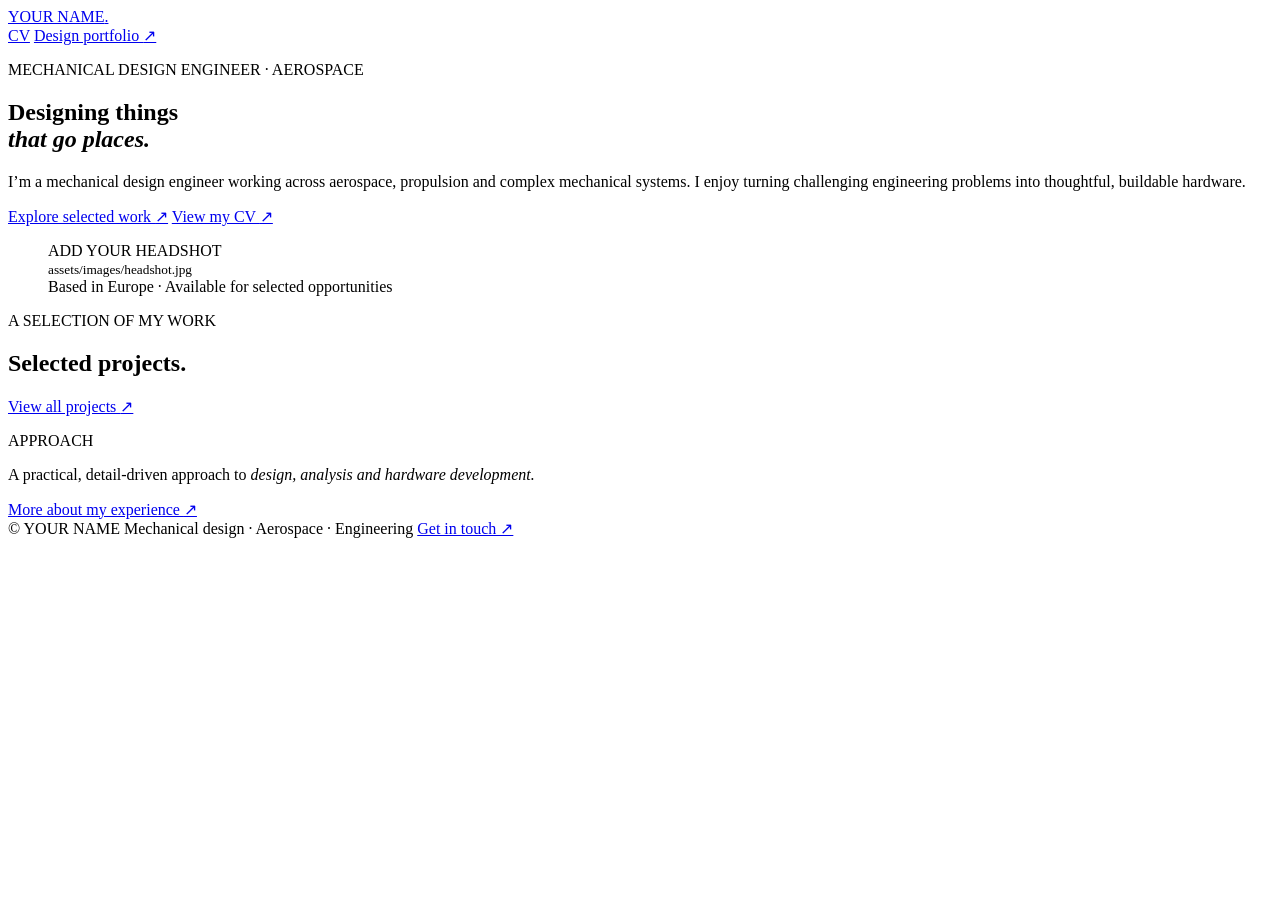
==== index.html @ 078026ac "Add files via upload" ====
<!doctype html>
<html lang="en">
<head>
  <meta charset="utf-8">
  <meta name="viewport" content="width=device-width, initial-scale=1">
  <meta name="description" content="Mechanical design engineering portfolio">
  <title>Your Name — Design Engineer</title>
  <link rel="stylesheet" href="assets/css/style.css">
</head>
<body>
  <header class="site-header">
    <a class="wordmark" href="index.html">YOUR NAME<span>.</span></a>
    <nav class="main-nav" aria-label="Main navigation">
      <a href="cv.html">CV</a>
      <a href="portfolio.html">Design portfolio <span class="nav-arrow">↗</span></a>
    </nav>
  </header>

  <main>
    <section class="intro-wrap">
      <div class="intro-copy">
        <p class="eyebrow">MECHANICAL DESIGN ENGINEER <span>·</span> AEROSPACE</p>
        <h1>Designing things<br><em>that go places.</em></h1>
        <p class="intro-text">I’m a mechanical design engineer working across aerospace, propulsion and complex mechanical systems. I enjoy turning challenging engineering problems into thoughtful, buildable hardware.</p>
        <div class="intro-links">
          <a class="text-link" href="portfolio.html">Explore selected work <span>↗</span></a>
          <a class="text-link muted-link" href="cv.html">View my CV <span>↗</span></a>
        </div>
      </div>
      <figure class="portrait-frame">
        <img src="assets/images/headshot.jpg" alt="Portrait of Your Name" onerror="this.style.display='none'; this.parentElement.classList.add('image-placeholder'); this.parentElement.querySelector('.placeholder-label').style.display='block';">
        <span class="placeholder-label">ADD YOUR HEADSHOT<br><small>assets/images/headshot.jpg</small></span>
        <figcaption>Based in Europe · Available for selected opportunities</figcaption>
      </figure>
    </section>

    <section class="home-work">
      <div class="section-heading">
        <div>
          <p class="eyebrow">A SELECTION OF MY WORK</p>
          <h2>Selected projects<span class="period">.</span></h2>
        </div>
        <a class="text-link" href="portfolio.html">View all projects <span>↗</span></a>
      </div>
      <div id="featured-projects" class="featured-grid"></div>
    </section>

    <section class="about-strip">
      <p class="eyebrow">APPROACH</p>
      <p class="about-statement">A practical, detail-driven approach to <em>design, analysis and hardware development.</em></p>
      <a class="text-link" href="cv.html">More about my experience <span>↗</span></a>
    </section>
  </main>

  <footer class="site-footer">
    <span>© <span id="year"></span> YOUR NAME</span>
    <span>Mechanical design · Aerospace · Engineering</span>
    <a href="mailto:your.email@example.com">Get in touch ↗</a>
  </footer>
  <script src="assets/js/projects.js"></script>
  <script src="assets/js/site.js"></script>
</body>
</html>
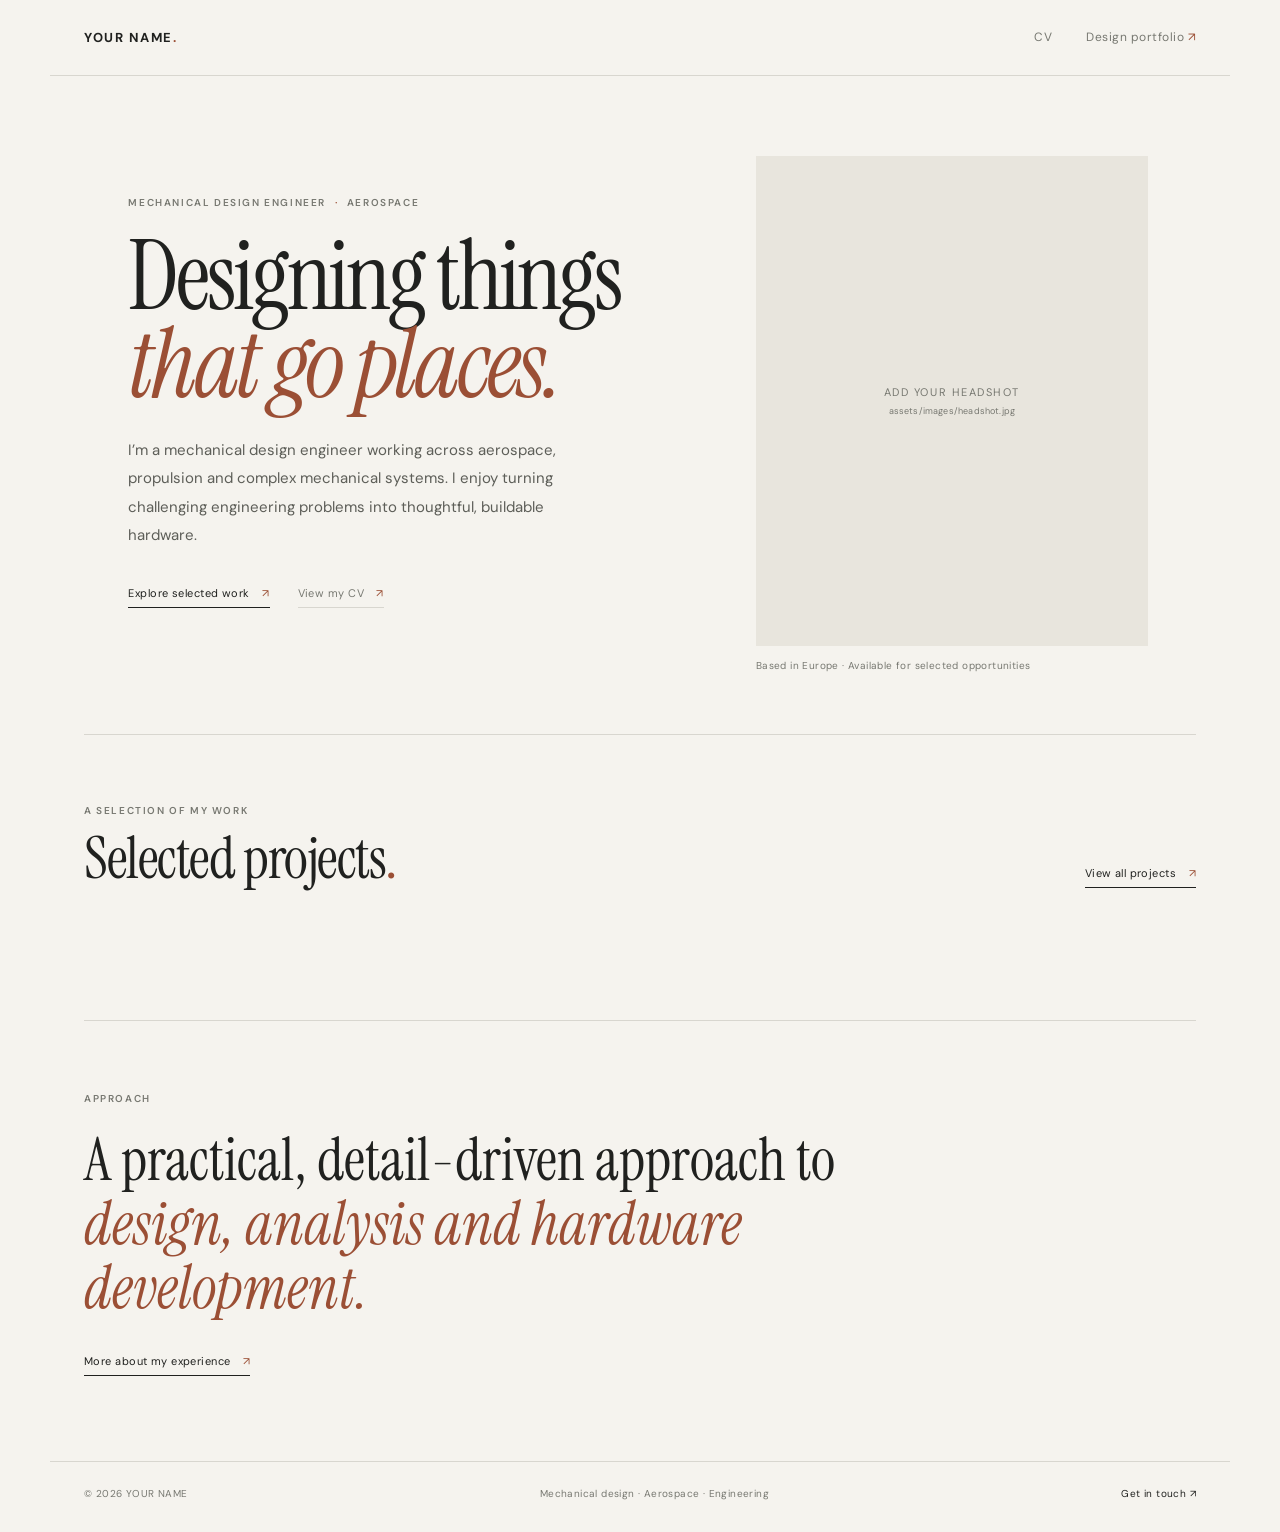
==== commit ae6f890d: "Update index.html" ====
--- a/index.html
+++ b/index.html
@@ -28,7 +28,7 @@
         </div>
       </div>
       <figure class="portrait-frame">
-        <img src="assets/images/headshot.jpg" alt="Portrait of Your Name" onerror="this.style.display='none'; this.parentElement.classList.add('image-placeholder'); this.parentElement.querySelector('.placeholder-label').style.display='block';">
+        <img src="assets/images/aaron_headshot.jpg" alt="Portrait of Your Name" onerror="this.style.display='none'; this.parentElement.classList.add('image-placeholder'); this.parentElement.querySelector('.placeholder-label').style.display='block';">
         <span class="placeholder-label">ADD YOUR HEADSHOT<br><small>assets/images/headshot.jpg</small></span>
         <figcaption>Based in Europe · Available for selected opportunities</figcaption>
       </figure>
--- a/assets/css/style.css
+++ b/assets/css/style.css
@@ -0,0 +1,144 @@
+@import url('https://fonts.googleapis.com/css2?family=DM+Sans:wght@400;500;600;700&family=Instrument+Serif:ital@0;1&display=swap');
+
+:root {
+  --paper: #f5f3ee;
+  --ink: #20211f;
+  --muted: #777871;
+  --line: #d8d6cf;
+  --accent: #9b4f35;
+  --serif: "Instrument Serif", "Iowan Old Style", "Baskerville", Georgia, serif;
+  --sans: "DM Sans", Arial, sans-serif;
+  --page: 1180px;
+}
+* { box-sizing: border-box; }
+html { scroll-behavior: smooth; }
+body { margin: 0; background: var(--paper); color: var(--ink); font-family: var(--sans); font-size: 14px; line-height: 1.65; }
+a { color: inherit; text-decoration: none; }
+.site-header { max-width: var(--page); margin: 0 auto; padding: 27px 34px; display: flex; align-items: center; justify-content: space-between; border-bottom: 1px solid var(--line); }
+.wordmark { font-size: 13px; letter-spacing: .12em; font-weight: 700; }
+.wordmark span, .period { color: var(--accent); }
+.main-nav { display: flex; gap: 34px; font-size: 12px; letter-spacing: .04em; }
+.main-nav a { color: var(--muted); transition: color .2s; }
+.main-nav a:hover, .main-nav a.active { color: var(--ink); }
+.nav-arrow { color: var(--accent); }
+main { max-width: var(--page); margin: 0 auto; padding: 0 34px; }
+.intro-wrap { min-height: 610px; display: grid; grid-template-columns: 1.15fr .85fr; align-items: center; gap: 9%; padding: 80px 4% 88px; }
+.eyebrow { font-size: 10px; letter-spacing: .16em; font-weight: 600; color: var(--muted); margin: 0 0 22px; }
+.eyebrow span { color: var(--accent); padding: 0 5px; }
+h1, h2, h3, p { margin-top: 0; }
+h1 { font-family: var(--serif); font-size: clamp(58px, 7.5vw, 100px); line-height: .91; letter-spacing: -.035em; font-weight: 400; margin: 0 0 28px; }
+h1 em, h2 em, .about-statement em { color: var(--accent); font-weight: 400; }
+.intro-text { color: #5d5e58; max-width: 470px; font-size: 15px; line-height: 1.9; }
+.intro-links { display: flex; gap: 28px; margin-top: 34px; flex-wrap: wrap; }
+.text-link { display: inline-block; font-size: 11px; letter-spacing: .04em; border-bottom: 1px solid var(--ink); padding-bottom: 5px; }
+.text-link span { color: var(--accent); padding-left: 9px; }
+.muted-link { color: var(--muted); border-color: var(--line); }
+.portrait-frame { margin: 0; position: relative; background: #e5e2da; min-height: 380px; aspect-ratio: 4 / 5; max-height: 490px; }
+.portrait-frame img { width: 100%; height: 100%; position: absolute; inset: 0; object-fit: cover; }
+.portrait-frame figcaption { position: absolute; bottom: -28px; left: 0; color: var(--muted); font-size: 10px; letter-spacing: .04em; }
+.image-placeholder { display: grid; place-items: center; background: #e8e5dd; }
+.placeholder-label { display: none; text-align: center; color: #777871; font-size: 11px; letter-spacing: .14em; }
+.placeholder-label small { font-size: 9px; letter-spacing: .02em; }
+.home-work { padding: 68px 0 100px; border-top: 1px solid var(--line); }
+.section-heading { display: flex; align-items: end; justify-content: space-between; margin-bottom: 32px; }
+.section-heading .eyebrow { margin-bottom: 10px; }
+h2 { font-family: var(--serif); font-size: clamp(38px, 5vw, 58px); line-height: 1; font-weight: 400; letter-spacing: -.025em; margin-bottom: 0; }
+.featured-grid { display: grid; grid-template-columns: 1.15fr .85fr; gap: 38px 26px; align-items: start; }
+.featured-card { display: block; min-width: 0; }
+.featured-1 { grid-row: span 2; }
+.featured-media { position: relative; background: #e7e4dc; aspect-ratio: 1.5; overflow: hidden; }
+.featured-1 .featured-media { aspect-ratio: .95; }
+.featured-media img { width: 100%; height: 100%; object-fit: cover; transition: transform .5s; }
+.featured-card:hover .featured-media img { transform: scale(1.025); }
+.card-meta { display: flex; justify-content: space-between; color: var(--muted); font-size: 9px; letter-spacing: .1em; text-transform: uppercase; margin-top: 14px; }
+.featured-card h3 { font-family: var(--serif); font-weight: 400; font-size: 27px; margin: 5px 0 0; }
+.about-strip { border-top: 1px solid var(--line); padding: 70px 0 85px; }
+.about-statement { font-family: var(--serif); font-size: clamp(36px, 5vw, 59px); line-height: 1.08; max-width: 850px; margin-bottom: 28px; }
+.site-footer { max-width: var(--page); margin: 0 auto; border-top: 1px solid var(--line); padding: 24px 34px 30px; display: flex; justify-content: space-between; gap: 18px; color: var(--muted); font-size: 10px; letter-spacing: .04em; }
+.site-footer a { color: var(--ink); }
+.page-main { padding-top: 80px; }
+.page-intro { max-width: 760px; padding: 0 4% 66px; }
+.page-intro h1 { font-size: clamp(62px, 8vw, 104px); }
+.page-lede { max-width: 470px; color: var(--muted); font-size: 14px; line-height: 1.85; margin: 25px 0 0; }
+.portfolio-toolbar { border-top: 1px solid var(--line); border-bottom: 1px solid var(--line); padding: 17px 0; display: flex; align-items: center; justify-content: space-between; gap: 20px; color: var(--muted); font-size: 9px; letter-spacing: .13em; }
+.filter-list { display: flex; flex-wrap: wrap; gap: 17px; }
+.filter-button { border: 0; padding: 3px 0; background: none; color: var(--muted); font: inherit; font-size: 10px; letter-spacing: .04em; cursor: pointer; }
+.filter-button.selected { color: var(--ink); border-bottom: 1px solid var(--accent); }
+.portfolio-list { padding-bottom: 80px; }
+.project-section { padding: 46px 0 55px; border-bottom: 1px solid var(--line); }
+.project-heading { display: grid; grid-template-columns: 120px 1fr auto; align-items: start; gap: 20px; margin-bottom: 24px; }
+.project-index, .project-category { color: var(--muted); font-size: 9px; letter-spacing: .12em; text-transform: uppercase; padding-top: 8px; }
+.project-heading h2 { font-size: clamp(30px, 4vw, 43px); margin: 0 0 8px; }
+.project-heading p { color: var(--muted); font-size: 12px; margin: 0; max-width: 570px; }
+.image-scrapbook { display: grid; grid-template-columns: repeat(12, 1fr); gap: 13px; align-items: start; }
+.scrap-image { grid-column: span 4; border: 0; padding: 0; position: relative; overflow: hidden; background: #e7e4dc; cursor: zoom-in; min-height: 150px; }
+.scrap-image:nth-child(4n + 1) { grid-column: span 6; }
+.scrap-image:nth-child(4n + 2) { grid-column: span 6; margin-top: 34px; }
+.scrap-image:nth-child(4n + 3) { grid-column: span 4; }
+.scrap-image:nth-child(4n + 4) { grid-column: span 8; }
+.scrap-image img { display: block; width: 100%; height: auto; max-height: 560px; object-fit: contain; transition: transform .45s; }
+.scrap-image:hover img { transform: scale(1.025); }
+.missing-image { min-height: 210px; width: 100%; background: #e7e4dc; }
+.missing-label { display: block; padding: 15px; color: var(--muted); font-size: 9px; letter-spacing: .12em; text-align: center; }
+.missing-label small { letter-spacing: 0; }
+.lightbox { display: none; position: fixed; z-index: 20; inset: 0; background: rgba(19,20,19,.96); color: white; align-items: center; justify-content: center; padding: 55px 8%; }
+.lightbox.open { display: flex; }
+.lightbox figure { margin: 0; max-width: 100%; max-height: 100%; text-align: center; }
+.lightbox figure img { display: block; max-width: 100%; max-height: calc(100vh - 115px); object-fit: contain; margin: auto; }
+.lightbox figcaption { color: #c4c4bd; font-size: 10px; letter-spacing: .08em; margin-top: 13px; }
+.lightbox button { position: absolute; background: none; border: 0; color: white; font-size: 30px; cursor: pointer; padding: 12px; }
+.lightbox-close { top: 16px; right: 24px; font-size: 38px !important; }
+.lightbox-prev { left: 20px; top: 50%; }
+.lightbox-next { right: 20px; top: 50%; }
+.no-scroll { overflow: hidden; }
+.cv-main { padding-bottom: 90px; }
+.cv-heading { padding-bottom: 75px; }
+.button-link { display: inline-block; margin-top: 28px; background: var(--ink); color: white; padding: 12px 17px; font-size: 10px; letter-spacing: .06em; }
+.cv-section { display: grid; grid-template-columns: 190px 1fr; gap: 30px; padding: 33px 0 43px; border-top: 1px solid var(--line); }
+.cv-section > .eyebrow { padding-top: 6px; }
+.cv-content { max-width: 780px; }
+.cv-content h2 { font-size: 34px; max-width: 650px; margin-bottom: 15px; }
+.cv-content p { color: var(--muted); font-size: 12px; line-height: 1.85; }
+.timeline { display: grid; gap: 27px; }
+.timeline-item { display: grid; grid-template-columns: 130px 1fr; gap: 20px; }
+.timeline-date { color: var(--muted); font-size: 9px; letter-spacing: .1em; padding-top: 5px; }
+.timeline-item h3, .skill-columns h3 { font-size: 15px; margin: 0 0 3px; font-weight: 600; }
+.timeline-item .company { margin-bottom: 8px; color: var(--accent); font-size: 10px; }
+.skill-columns { display: grid; grid-template-columns: 1fr 1fr; gap: 22px 35px; }
+.skill-columns p { margin: 6px 0 0; }
+
+@media (max-width: 700px) {
+  .site-header { padding: 20px 20px; }
+  .main-nav { gap: 17px; font-size: 10px; }
+  main { padding-left: 20px; padding-right: 20px; }
+  .intro-wrap { grid-template-columns: 1fr; gap: 42px; padding: 65px 2% 75px; }
+  .intro-copy { order: 1; }
+  .portrait-frame { order: 0; width: 65%; min-height: 260px; max-height: 360px; margin-left: auto; }
+  .section-heading { align-items: start; gap: 20px; flex-direction: column; }
+  .featured-grid { grid-template-columns: 1fr; gap: 30px; }
+  .featured-1 { grid-row: auto; }
+  .featured-1 .featured-media { aspect-ratio: 1.4; }
+  .page-main { padding-top: 55px; }
+  .page-intro { padding-left: 2%; padding-right: 2%; }
+  .portfolio-toolbar { align-items: flex-start; flex-direction: column; }
+  .filter-list { gap: 12px; }
+  .project-heading { grid-template-columns: 1fr auto; gap: 7px; }
+  .project-index { grid-column: 1 / -1; }
+  .project-heading > div:nth-child(2) { grid-column: 1; }
+  .project-category { grid-column: 2; grid-row: 2; }
+  .image-scrapbook { grid-template-columns: repeat(6, 1fr); gap: 9px; }
+  .scrap-image, .scrap-image:nth-child(n) { grid-column: span 3; margin-top: 0; }
+  .scrap-image:nth-child(3n) { grid-column: span 6; }
+  .cv-section { grid-template-columns: 1fr; gap: 10px; }
+  .timeline-item { grid-template-columns: 1fr; gap: 3px; }
+  .skill-columns { grid-template-columns: 1fr 1fr; gap: 18px; }
+  .site-footer { padding: 22px 20px; flex-wrap: wrap; }
+}
+@media (max-width: 420px) {
+  .wordmark { font-size: 11px; }
+  .main-nav { gap: 11px; }
+  .skill-columns { grid-template-columns: 1fr; }
+  .lightbox { padding: 55px 12px; }
+  .lightbox-prev { left: 0; }
+  .lightbox-next { right: 0; }
+}
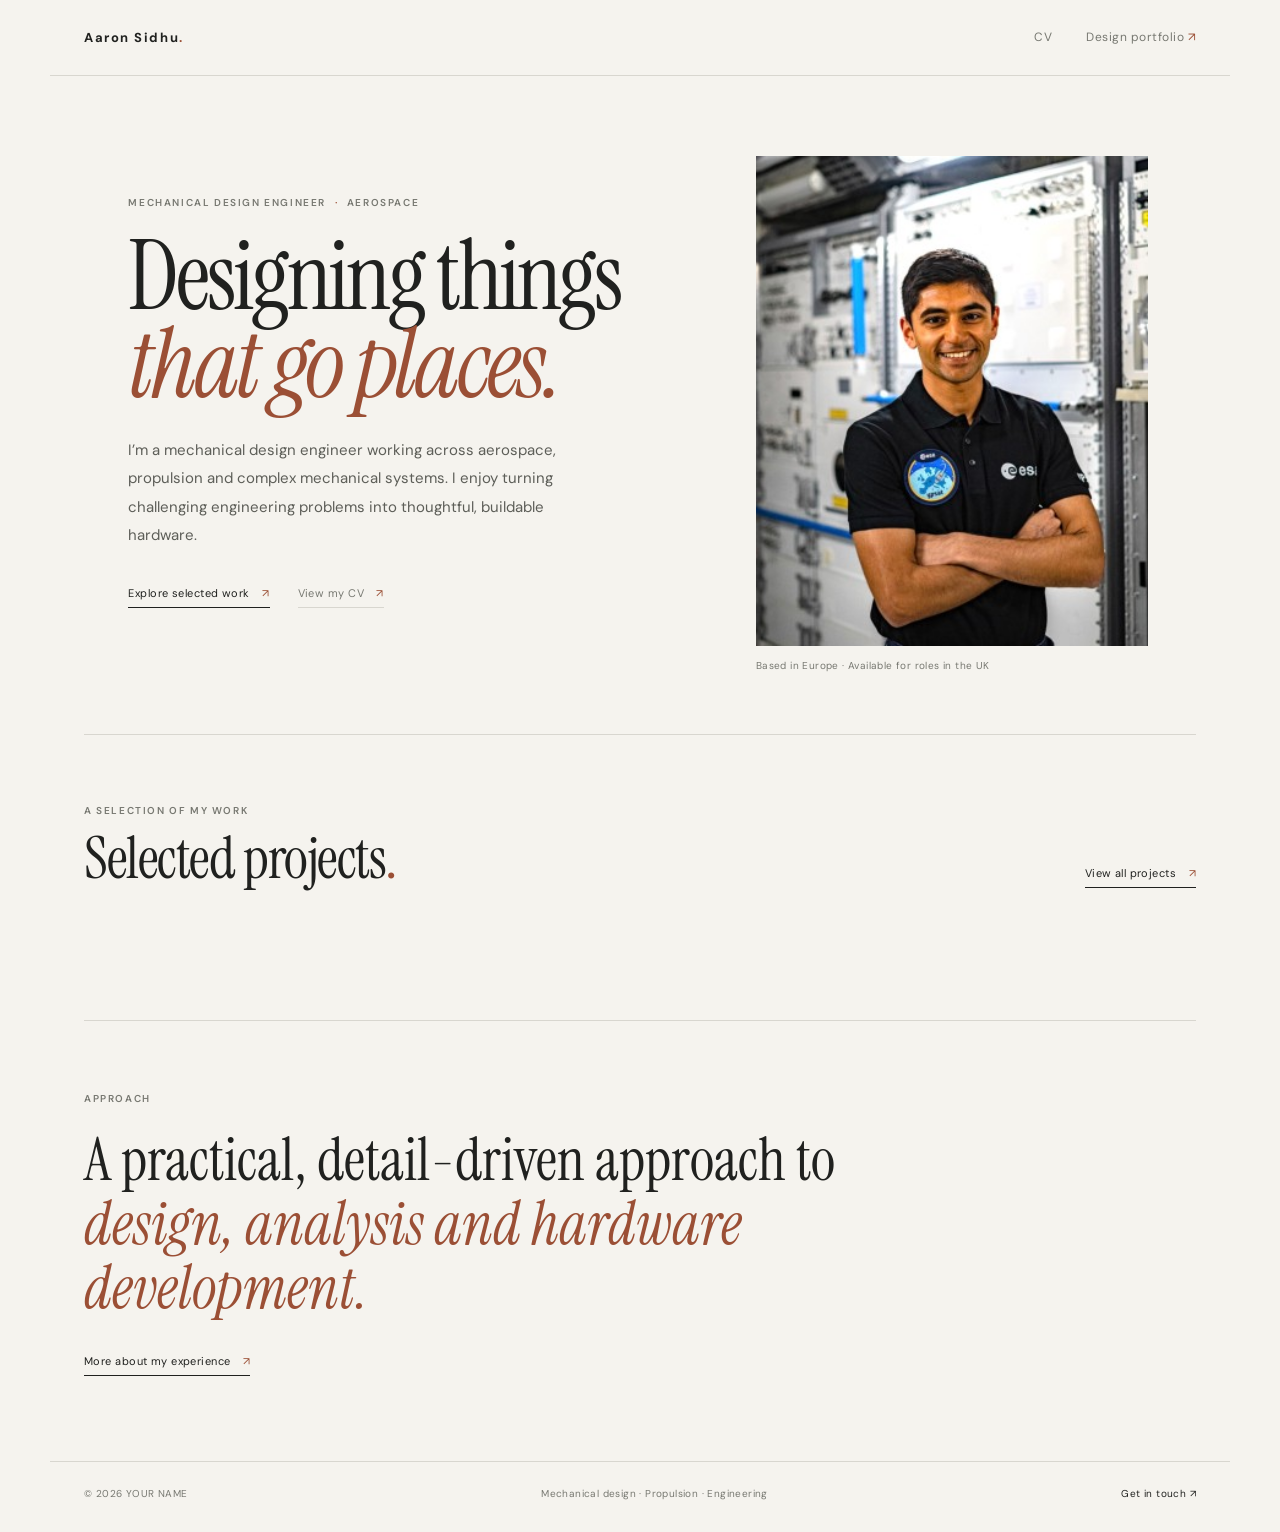
==== commit 49aa6ca8: "Update portfolio details for Aaron Sidhu" ====
--- a/index.html
+++ b/index.html
@@ -4,12 +4,12 @@
   <meta charset="utf-8">
   <meta name="viewport" content="width=device-width, initial-scale=1">
   <meta name="description" content="Mechanical design engineering portfolio">
-  <title>Your Name — Design Engineer</title>
+  <title>Aaron Sidhu — Mechanical Design Engineer</title>
   <link rel="stylesheet" href="assets/css/style.css">
 </head>
 <body>
   <header class="site-header">
-    <a class="wordmark" href="index.html">YOUR NAME<span>.</span></a>
+    <a class="wordmark" href="index.html">Aaron Sidhu<span>.</span></a>
     <nav class="main-nav" aria-label="Main navigation">
       <a href="cv.html">CV</a>
       <a href="portfolio.html">Design portfolio <span class="nav-arrow">↗</span></a>
@@ -30,7 +30,7 @@
       <figure class="portrait-frame">
         <img src="assets/images/aaron_headshot.jpg" alt="Portrait of Your Name" onerror="this.style.display='none'; this.parentElement.classList.add('image-placeholder'); this.parentElement.querySelector('.placeholder-label').style.display='block';">
         <span class="placeholder-label">ADD YOUR HEADSHOT<br><small>assets/images/headshot.jpg</small></span>
-        <figcaption>Based in Europe · Available for selected opportunities</figcaption>
+        <figcaption>Based in Europe · Available for roles in the UK</figcaption>
       </figure>
     </section>
 
@@ -54,8 +54,8 @@
 
   <footer class="site-footer">
     <span>© <span id="year"></span> YOUR NAME</span>
-    <span>Mechanical design · Aerospace · Engineering</span>
-    <a href="mailto:your.email@example.com">Get in touch ↗</a>
+    <span>Mechanical design · Propulsion · Engineering</span>
+    <a href="aaronsidhu99@yahoo.com">Get in touch ↗</a>
   </footer>
   <script src="assets/js/projects.js"></script>
   <script src="assets/js/site.js"></script>
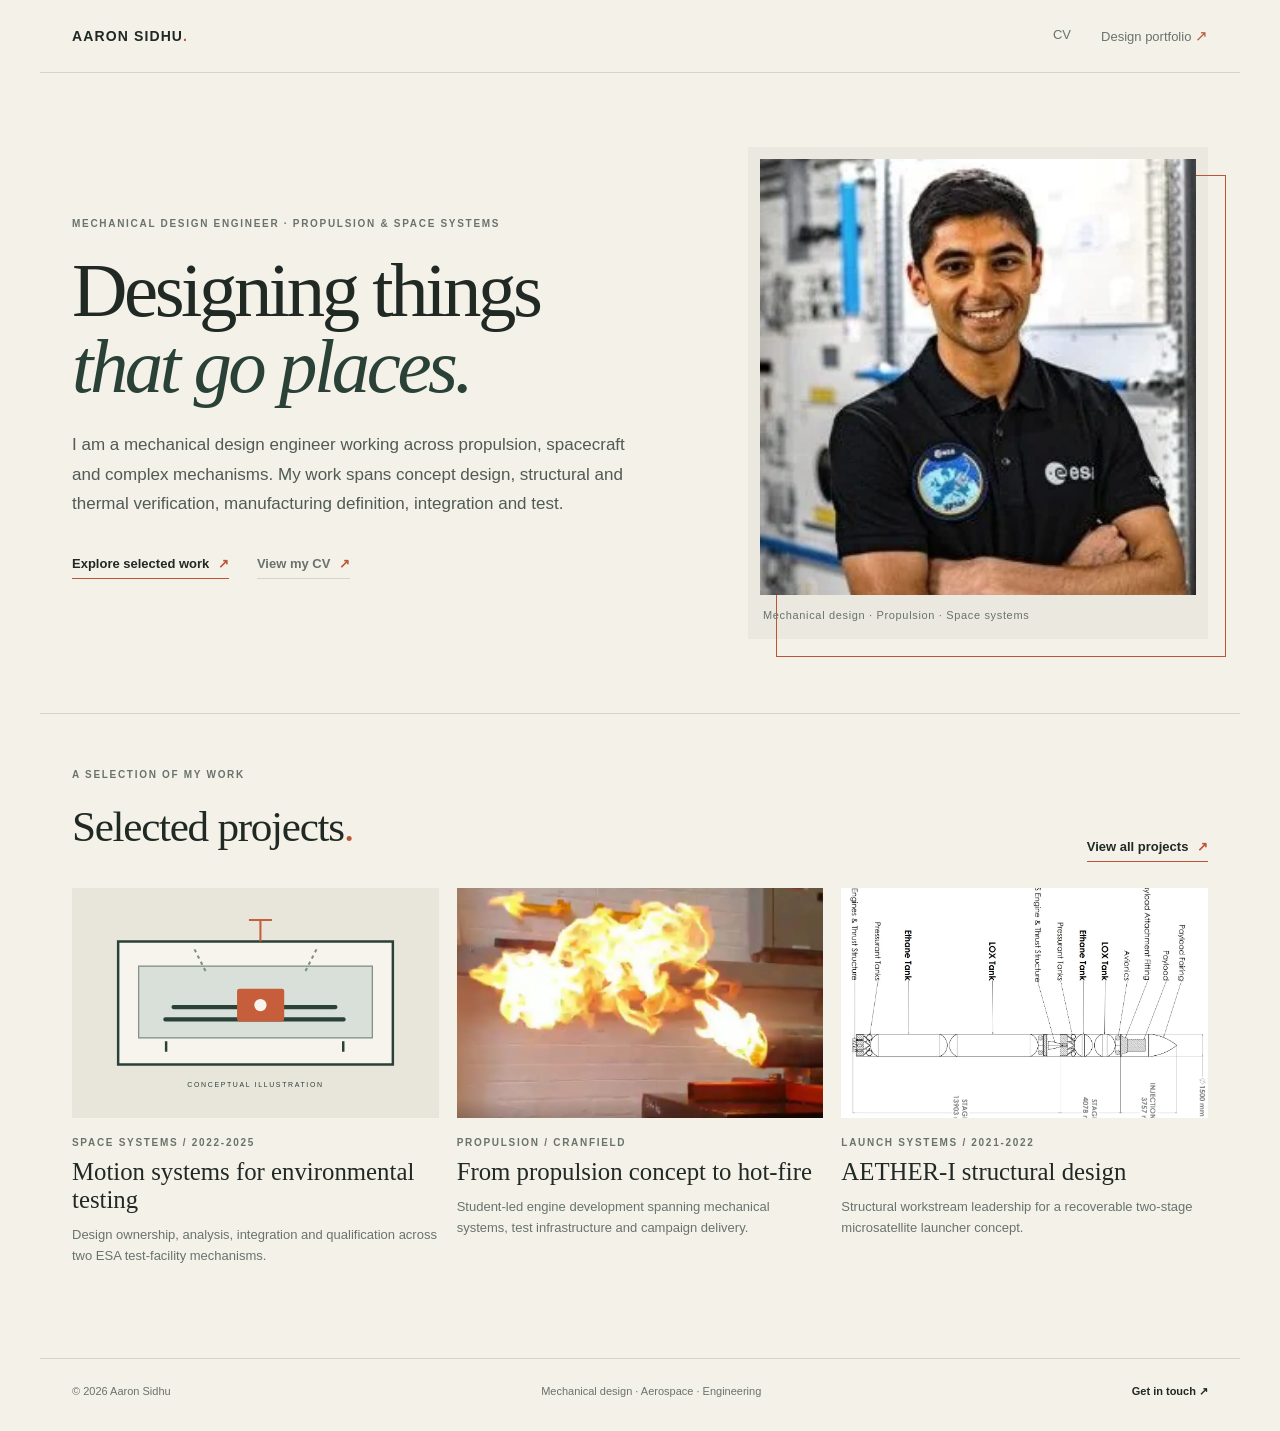
==== commit e380d82a: "Add files via upload" ====
--- a/index.html
+++ b/index.html
@@ -1,63 +1,12 @@
 <!doctype html>
-<html lang="en">
-<head>
-  <meta charset="utf-8">
-  <meta name="viewport" content="width=device-width, initial-scale=1">
-  <meta name="description" content="Mechanical design engineering portfolio">
-  <title>Aaron Sidhu — Mechanical Design Engineer</title>
-  <link rel="stylesheet" href="assets/css/style.css">
-</head>
-<body>
-  <header class="site-header">
-    <a class="wordmark" href="index.html">Aaron Sidhu<span>.</span></a>
-    <nav class="main-nav" aria-label="Main navigation">
-      <a href="cv.html">CV</a>
-      <a href="portfolio.html">Design portfolio <span class="nav-arrow">↗</span></a>
-    </nav>
-  </header>
-
-  <main>
-    <section class="intro-wrap">
-      <div class="intro-copy">
-        <p class="eyebrow">MECHANICAL DESIGN ENGINEER <span>·</span> AEROSPACE</p>
-        <h1>Designing things<br><em>that go places.</em></h1>
-        <p class="intro-text">I’m a mechanical design engineer working across aerospace, propulsion and complex mechanical systems. I enjoy turning challenging engineering problems into thoughtful, buildable hardware.</p>
-        <div class="intro-links">
-          <a class="text-link" href="portfolio.html">Explore selected work <span>↗</span></a>
-          <a class="text-link muted-link" href="cv.html">View my CV <span>↗</span></a>
-        </div>
-      </div>
-      <figure class="portrait-frame">
-        <img src="assets/images/aaron_headshot.jpg" alt="Portrait of Your Name" onerror="this.style.display='none'; this.parentElement.classList.add('image-placeholder'); this.parentElement.querySelector('.placeholder-label').style.display='block';">
-        <span class="placeholder-label">ADD YOUR HEADSHOT<br><small>assets/images/headshot.jpg</small></span>
-        <figcaption>Based in Europe · Available for roles in the UK</figcaption>
-      </figure>
-    </section>
-
-    <section class="home-work">
-      <div class="section-heading">
-        <div>
-          <p class="eyebrow">A SELECTION OF MY WORK</p>
-          <h2>Selected projects<span class="period">.</span></h2>
-        </div>
-        <a class="text-link" href="portfolio.html">View all projects <span>↗</span></a>
-      </div>
-      <div id="featured-projects" class="featured-grid"></div>
-    </section>
-
-    <section class="about-strip">
-      <p class="eyebrow">APPROACH</p>
-      <p class="about-statement">A practical, detail-driven approach to <em>design, analysis and hardware development.</em></p>
-      <a class="text-link" href="cv.html">More about my experience <span>↗</span></a>
-    </section>
-  </main>
-
-  <footer class="site-footer">
-    <span>© <span id="year"></span> YOUR NAME</span>
-    <span>Mechanical design · Propulsion · Engineering</span>
-    <a href="aaronsidhu99@yahoo.com">Get in touch ↗</a>
-  </footer>
-  <script src="assets/js/projects.js"></script>
-  <script src="assets/js/site.js"></script>
-</body>
-</html>
+<html lang="en"><head><meta charset="utf-8"><meta name="viewport" content="width=device-width, initial-scale=1"><meta name="description" content="Aaron Sidhu - mechanical design engineer working across propulsion, spacecraft and complex mechanical systems."><title>Aaron Sidhu - Mechanical Design Engineer</title><link rel="stylesheet" href="assets/css/style.css"></head><body>
+<header class="site-header"><a class="wordmark" href="index.html">AARON SIDHU<span>.</span></a><nav class="main-nav" aria-label="Main navigation"><a href="cv.html" class="">CV</a><a href="portfolio.html" class="">Design portfolio <span class="nav-arrow" aria-hidden="true">&nearr;</span></a></nav></header>
+<main>
+<section class="intro-wrap"><div class="intro-copy"><p class="eyebrow">MECHANICAL DESIGN ENGINEER <span>&middot;</span> PROPULSION & SPACE SYSTEMS</p><h1>Designing things<br><em>that go places.</em></h1><p class="intro-text">I am a mechanical design engineer working across propulsion, spacecraft and complex mechanisms. My work spans concept design, structural and thermal verification, manufacturing definition, integration and test.</p><div class="intro-links"><a class="text-link" href="portfolio.html">Explore selected work <span aria-hidden="true">&nearr;</span></a><a class="text-link muted-link" href="cv.html">View my CV <span aria-hidden="true">&nearr;</span></a></div></div><figure class="portrait-frame"><img src="assets/images/headshot.webp" alt="Photo supplied with Aaron Sidhu's ESA Young Graduate Trainee materials"><figcaption>Mechanical design &middot; Propulsion &middot; Space systems</figcaption></figure></section>
+<section class="home-work"><div class="section-heading"><div><p class="eyebrow">A SELECTION OF MY WORK</p><h2>Selected projects<span class="period">.</span></h2></div><a class="text-link" href="portfolio.html">View all projects <span aria-hidden="true">&nearr;</span></a></div><div class="featured-grid">
+<article class="featured-card"><a href="portfolio.html#motion-systems" class="featured-image"><img src="assets/images/motion-systems.svg" alt="Illustration of a translation carriage in a thermal-vacuum chamber"></a><p class="eyebrow">SPACE SYSTEMS / 2022-2025</p><h3><a href="portfolio.html#motion-systems">Motion systems for environmental testing</a></h3><p>Design ownership, analysis, integration and qualification across two ESA test-facility mechanisms.</p></article>
+<article class="featured-card"><a href="portfolio.html#cranfield-propulsion" class="featured-image"><img src="assets/images/cyclone-hotfire.webp" alt="Project C-Star engine test campaign image"></a><p class="eyebrow">PROPULSION / CRANFIELD</p><h3><a href="portfolio.html#cranfield-propulsion">From propulsion concept to hot-fire</a></h3><p>Student-led engine development spanning mechanical systems, test infrastructure and campaign delivery.</p></article>
+<article class="featured-card"><a href="portfolio.html#aether-i" class="featured-image"><img src="assets/images/aetheri-vehicle.webp" alt="AETHER-I launch vehicle concept image"></a><p class="eyebrow">LAUNCH SYSTEMS / 2021-2022</p><h3><a href="portfolio.html#aether-i">AETHER-I structural design</a></h3><p>Structural workstream leadership for a recoverable two-stage microsatellite launcher concept.</p></article>
+</div></section>
+</main>
+<footer class="site-footer"><span>&copy; <span class="year"></span> Aaron Sidhu</span><span>Mechanical design &middot; Aerospace &middot; Engineering</span><a href="mailto:aaronsidhu99@yahoo.com">Get in touch <span aria-hidden="true">&nearr;</span></a></footer><script src="assets/js/site.js" defer></script></body></html>
--- a/assets/css/style.css
+++ b/assets/css/style.css
@@ -1,144 +1,7 @@
-@import url('https://fonts.googleapis.com/css2?family=DM+Sans:wght@400;500;600;700&family=Instrument+Serif:ital@0;1&display=swap');
 
-:root {
-  --paper: #f5f3ee;
-  --ink: #20211f;
-  --muted: #777871;
-  --line: #d8d6cf;
-  --accent: #9b4f35;
-  --serif: "Instrument Serif", "Iowan Old Style", "Baskerville", Georgia, serif;
-  --sans: "DM Sans", Arial, sans-serif;
-  --page: 1180px;
-}
-* { box-sizing: border-box; }
-html { scroll-behavior: smooth; }
-body { margin: 0; background: var(--paper); color: var(--ink); font-family: var(--sans); font-size: 14px; line-height: 1.65; }
-a { color: inherit; text-decoration: none; }
-.site-header { max-width: var(--page); margin: 0 auto; padding: 27px 34px; display: flex; align-items: center; justify-content: space-between; border-bottom: 1px solid var(--line); }
-.wordmark { font-size: 13px; letter-spacing: .12em; font-weight: 700; }
-.wordmark span, .period { color: var(--accent); }
-.main-nav { display: flex; gap: 34px; font-size: 12px; letter-spacing: .04em; }
-.main-nav a { color: var(--muted); transition: color .2s; }
-.main-nav a:hover, .main-nav a.active { color: var(--ink); }
-.nav-arrow { color: var(--accent); }
-main { max-width: var(--page); margin: 0 auto; padding: 0 34px; }
-.intro-wrap { min-height: 610px; display: grid; grid-template-columns: 1.15fr .85fr; align-items: center; gap: 9%; padding: 80px 4% 88px; }
-.eyebrow { font-size: 10px; letter-spacing: .16em; font-weight: 600; color: var(--muted); margin: 0 0 22px; }
-.eyebrow span { color: var(--accent); padding: 0 5px; }
-h1, h2, h3, p { margin-top: 0; }
-h1 { font-family: var(--serif); font-size: clamp(58px, 7.5vw, 100px); line-height: .91; letter-spacing: -.035em; font-weight: 400; margin: 0 0 28px; }
-h1 em, h2 em, .about-statement em { color: var(--accent); font-weight: 400; }
-.intro-text { color: #5d5e58; max-width: 470px; font-size: 15px; line-height: 1.9; }
-.intro-links { display: flex; gap: 28px; margin-top: 34px; flex-wrap: wrap; }
-.text-link { display: inline-block; font-size: 11px; letter-spacing: .04em; border-bottom: 1px solid var(--ink); padding-bottom: 5px; }
-.text-link span { color: var(--accent); padding-left: 9px; }
-.muted-link { color: var(--muted); border-color: var(--line); }
-.portrait-frame { margin: 0; position: relative; background: #e5e2da; min-height: 380px; aspect-ratio: 4 / 5; max-height: 490px; }
-.portrait-frame img { width: 100%; height: 100%; position: absolute; inset: 0; object-fit: cover; }
-.portrait-frame figcaption { position: absolute; bottom: -28px; left: 0; color: var(--muted); font-size: 10px; letter-spacing: .04em; }
-.image-placeholder { display: grid; place-items: center; background: #e8e5dd; }
-.placeholder-label { display: none; text-align: center; color: #777871; font-size: 11px; letter-spacing: .14em; }
-.placeholder-label small { font-size: 9px; letter-spacing: .02em; }
-.home-work { padding: 68px 0 100px; border-top: 1px solid var(--line); }
-.section-heading { display: flex; align-items: end; justify-content: space-between; margin-bottom: 32px; }
-.section-heading .eyebrow { margin-bottom: 10px; }
-h2 { font-family: var(--serif); font-size: clamp(38px, 5vw, 58px); line-height: 1; font-weight: 400; letter-spacing: -.025em; margin-bottom: 0; }
-.featured-grid { display: grid; grid-template-columns: 1.15fr .85fr; gap: 38px 26px; align-items: start; }
-.featured-card { display: block; min-width: 0; }
-.featured-1 { grid-row: span 2; }
-.featured-media { position: relative; background: #e7e4dc; aspect-ratio: 1.5; overflow: hidden; }
-.featured-1 .featured-media { aspect-ratio: .95; }
-.featured-media img { width: 100%; height: 100%; object-fit: cover; transition: transform .5s; }
-.featured-card:hover .featured-media img { transform: scale(1.025); }
-.card-meta { display: flex; justify-content: space-between; color: var(--muted); font-size: 9px; letter-spacing: .1em; text-transform: uppercase; margin-top: 14px; }
-.featured-card h3 { font-family: var(--serif); font-weight: 400; font-size: 27px; margin: 5px 0 0; }
-.about-strip { border-top: 1px solid var(--line); padding: 70px 0 85px; }
-.about-statement { font-family: var(--serif); font-size: clamp(36px, 5vw, 59px); line-height: 1.08; max-width: 850px; margin-bottom: 28px; }
-.site-footer { max-width: var(--page); margin: 0 auto; border-top: 1px solid var(--line); padding: 24px 34px 30px; display: flex; justify-content: space-between; gap: 18px; color: var(--muted); font-size: 10px; letter-spacing: .04em; }
-.site-footer a { color: var(--ink); }
-.page-main { padding-top: 80px; }
-.page-intro { max-width: 760px; padding: 0 4% 66px; }
-.page-intro h1 { font-size: clamp(62px, 8vw, 104px); }
-.page-lede { max-width: 470px; color: var(--muted); font-size: 14px; line-height: 1.85; margin: 25px 0 0; }
-.portfolio-toolbar { border-top: 1px solid var(--line); border-bottom: 1px solid var(--line); padding: 17px 0; display: flex; align-items: center; justify-content: space-between; gap: 20px; color: var(--muted); font-size: 9px; letter-spacing: .13em; }
-.filter-list { display: flex; flex-wrap: wrap; gap: 17px; }
-.filter-button { border: 0; padding: 3px 0; background: none; color: var(--muted); font: inherit; font-size: 10px; letter-spacing: .04em; cursor: pointer; }
-.filter-button.selected { color: var(--ink); border-bottom: 1px solid var(--accent); }
-.portfolio-list { padding-bottom: 80px; }
-.project-section { padding: 46px 0 55px; border-bottom: 1px solid var(--line); }
-.project-heading { display: grid; grid-template-columns: 120px 1fr auto; align-items: start; gap: 20px; margin-bottom: 24px; }
-.project-index, .project-category { color: var(--muted); font-size: 9px; letter-spacing: .12em; text-transform: uppercase; padding-top: 8px; }
-.project-heading h2 { font-size: clamp(30px, 4vw, 43px); margin: 0 0 8px; }
-.project-heading p { color: var(--muted); font-size: 12px; margin: 0; max-width: 570px; }
-.image-scrapbook { display: grid; grid-template-columns: repeat(12, 1fr); gap: 13px; align-items: start; }
-.scrap-image { grid-column: span 4; border: 0; padding: 0; position: relative; overflow: hidden; background: #e7e4dc; cursor: zoom-in; min-height: 150px; }
-.scrap-image:nth-child(4n + 1) { grid-column: span 6; }
-.scrap-image:nth-child(4n + 2) { grid-column: span 6; margin-top: 34px; }
-.scrap-image:nth-child(4n + 3) { grid-column: span 4; }
-.scrap-image:nth-child(4n + 4) { grid-column: span 8; }
-.scrap-image img { display: block; width: 100%; height: auto; max-height: 560px; object-fit: contain; transition: transform .45s; }
-.scrap-image:hover img { transform: scale(1.025); }
-.missing-image { min-height: 210px; width: 100%; background: #e7e4dc; }
-.missing-label { display: block; padding: 15px; color: var(--muted); font-size: 9px; letter-spacing: .12em; text-align: center; }
-.missing-label small { letter-spacing: 0; }
-.lightbox { display: none; position: fixed; z-index: 20; inset: 0; background: rgba(19,20,19,.96); color: white; align-items: center; justify-content: center; padding: 55px 8%; }
-.lightbox.open { display: flex; }
-.lightbox figure { margin: 0; max-width: 100%; max-height: 100%; text-align: center; }
-.lightbox figure img { display: block; max-width: 100%; max-height: calc(100vh - 115px); object-fit: contain; margin: auto; }
-.lightbox figcaption { color: #c4c4bd; font-size: 10px; letter-spacing: .08em; margin-top: 13px; }
-.lightbox button { position: absolute; background: none; border: 0; color: white; font-size: 30px; cursor: pointer; padding: 12px; }
-.lightbox-close { top: 16px; right: 24px; font-size: 38px !important; }
-.lightbox-prev { left: 20px; top: 50%; }
-.lightbox-next { right: 20px; top: 50%; }
-.no-scroll { overflow: hidden; }
-.cv-main { padding-bottom: 90px; }
-.cv-heading { padding-bottom: 75px; }
-.button-link { display: inline-block; margin-top: 28px; background: var(--ink); color: white; padding: 12px 17px; font-size: 10px; letter-spacing: .06em; }
-.cv-section { display: grid; grid-template-columns: 190px 1fr; gap: 30px; padding: 33px 0 43px; border-top: 1px solid var(--line); }
-.cv-section > .eyebrow { padding-top: 6px; }
-.cv-content { max-width: 780px; }
-.cv-content h2 { font-size: 34px; max-width: 650px; margin-bottom: 15px; }
-.cv-content p { color: var(--muted); font-size: 12px; line-height: 1.85; }
-.timeline { display: grid; gap: 27px; }
-.timeline-item { display: grid; grid-template-columns: 130px 1fr; gap: 20px; }
-.timeline-date { color: var(--muted); font-size: 9px; letter-spacing: .1em; padding-top: 5px; }
-.timeline-item h3, .skill-columns h3 { font-size: 15px; margin: 0 0 3px; font-weight: 600; }
-.timeline-item .company { margin-bottom: 8px; color: var(--accent); font-size: 10px; }
-.skill-columns { display: grid; grid-template-columns: 1fr 1fr; gap: 22px 35px; }
-.skill-columns p { margin: 6px 0 0; }
-
-@media (max-width: 700px) {
-  .site-header { padding: 20px 20px; }
-  .main-nav { gap: 17px; font-size: 10px; }
-  main { padding-left: 20px; padding-right: 20px; }
-  .intro-wrap { grid-template-columns: 1fr; gap: 42px; padding: 65px 2% 75px; }
-  .intro-copy { order: 1; }
-  .portrait-frame { order: 0; width: 65%; min-height: 260px; max-height: 360px; margin-left: auto; }
-  .section-heading { align-items: start; gap: 20px; flex-direction: column; }
-  .featured-grid { grid-template-columns: 1fr; gap: 30px; }
-  .featured-1 { grid-row: auto; }
-  .featured-1 .featured-media { aspect-ratio: 1.4; }
-  .page-main { padding-top: 55px; }
-  .page-intro { padding-left: 2%; padding-right: 2%; }
-  .portfolio-toolbar { align-items: flex-start; flex-direction: column; }
-  .filter-list { gap: 12px; }
-  .project-heading { grid-template-columns: 1fr auto; gap: 7px; }
-  .project-index { grid-column: 1 / -1; }
-  .project-heading > div:nth-child(2) { grid-column: 1; }
-  .project-category { grid-column: 2; grid-row: 2; }
-  .image-scrapbook { grid-template-columns: repeat(6, 1fr); gap: 9px; }
-  .scrap-image, .scrap-image:nth-child(n) { grid-column: span 3; margin-top: 0; }
-  .scrap-image:nth-child(3n) { grid-column: span 6; }
-  .cv-section { grid-template-columns: 1fr; gap: 10px; }
-  .timeline-item { grid-template-columns: 1fr; gap: 3px; }
-  .skill-columns { grid-template-columns: 1fr 1fr; gap: 18px; }
-  .site-footer { padding: 22px 20px; flex-wrap: wrap; }
-}
-@media (max-width: 420px) {
-  .wordmark { font-size: 11px; }
-  .main-nav { gap: 11px; }
-  .skill-columns { grid-template-columns: 1fr; }
-  .lightbox { padding: 55px 12px; }
-  .lightbox-prev { left: 0; }
-  .lightbox-next { right: 0; }
-}
+:root{--paper:#f4f1e8;--ink:#202924;--muted:#69736d;--green:#294137;--rust:#b95637;--line:#d8d3c7;--surface:#ebe8df;--white:#fbfaf6;--serif:Georgia,"Times New Roman",serif;--sans:"DM Sans",Inter,-apple-system,BlinkMacSystemFont,"Segoe UI",Arial,sans-serif;--max:1200px}
+*{box-sizing:border-box}html{scroll-behavior:smooth;scroll-padding-top:90px}body{margin:0;background:var(--paper);color:var(--ink);font-family:var(--sans);font-size:16px;line-height:1.62}img{display:block;max-width:100%}a{color:inherit}button{font:inherit}button:focus-visible,a:focus-visible{outline:3px solid var(--rust);outline-offset:4px}.site-header{max-width:var(--max);margin:auto;padding:24px 32px;display:flex;align-items:center;justify-content:space-between;border-bottom:1px solid var(--line)}.wordmark{text-decoration:none;font-size:14px;font-weight:800;letter-spacing:.08em}.wordmark span,.period{color:var(--rust)}.main-nav{display:flex;gap:30px}.main-nav a{text-decoration:none;color:var(--muted);font-size:13px}.main-nav a:hover,.main-nav a.active{color:var(--ink)}.nav-arrow{color:var(--rust);font-size:15px}.intro-wrap,.page-main{max-width:var(--max);margin:0 auto;padding:0 32px}.intro-wrap{display:grid;grid-template-columns:1.12fr .88fr;gap:7vw;align-items:center;padding-top:74px;padding-bottom:74px;min-height:620px}.eyebrow{font-size:10px;line-height:1.4;letter-spacing:.17em;font-weight:700;color:var(--muted);text-transform:uppercase}.intro-copy h1,.page-intro h1{font-family:var(--serif);font-weight:400;letter-spacing:-.045em;line-height:.98;font-size:clamp(3.2rem,6vw,5.8rem);margin:22px 0 26px}.intro-copy h1 em,.page-intro h1 em{font-weight:400;color:var(--green)}.intro-text{max-width:570px;color:#505b54;font-size:17px;line-height:1.75}.intro-links{display:flex;gap:28px;flex-wrap:wrap;margin-top:34px}.text-link{font-size:13px;font-weight:700;text-decoration:none;border-bottom:1px solid var(--rust);padding-bottom:4px}.text-link span{color:var(--rust);margin-left:5px}.muted-link{color:var(--muted);border-color:var(--line)}.portrait-frame{margin:0;position:relative;background:var(--surface);padding:12px 12px 0;max-width:460px;width:100%;justify-self:end}.portrait-frame:before{content:"";position:absolute;inset:28px -18px -18px 28px;border:1px solid var(--rust);z-index:0}.portrait-frame img{width:100%;aspect-ratio:1/1;object-fit:cover;position:relative;z-index:1;filter:saturate(.85)}.portrait-frame figcaption{position:relative;z-index:1;padding:12px 3px 14px;font-size:11px;letter-spacing:.06em;color:var(--muted)}.home-work{max-width:var(--max);margin:auto;padding:44px 32px 92px;border-top:1px solid var(--line)}.section-heading{display:flex;align-items:end;justify-content:space-between;gap:24px;margin-bottom:26px}.section-heading h2{font-family:var(--serif);font-weight:400;letter-spacing:-.03em;font-size:2.7rem;margin:4px 0 0}.featured-grid{display:grid;grid-template-columns:repeat(3,1fr);gap:18px}.featured-card{min-width:0}.featured-image{display:block;background:var(--surface);overflow:hidden;margin-bottom:18px}.featured-image img{width:100%;height:230px;object-fit:cover;transition:transform .45s ease}.featured-image:hover img{transform:scale(1.035)}.featured-card .eyebrow{margin:0 0 8px}.featured-card h3{font-family:var(--serif);font-weight:400;font-size:1.55rem;line-height:1.13;margin:0 0 10px}.featured-card h3 a{text-decoration:none}.featured-card p:not(.eyebrow){font-size:13px;color:var(--muted);margin:0}.site-footer{max-width:var(--max);margin:0 auto;padding:24px 32px 30px;border-top:1px solid var(--line);display:flex;justify-content:space-between;align-items:center;gap:20px;font-size:11px;color:var(--muted)}.site-footer a{text-decoration:none;color:var(--ink);font-weight:700}.page-main{padding-top:56px;padding-bottom:90px}.page-intro{padding:12px 0 36px;max-width:760px}.page-intro h1{font-size:clamp(3.1rem,6vw,5.3rem);margin:16px 0 18px}.page-lede{max-width:660px;color:var(--muted);font-size:16px;line-height:1.75}.button-link{display:inline-flex;align-items:center;gap:10px;margin-top:16px;padding:12px 17px;background:var(--green);color:var(--white);text-decoration:none;font-size:12px;font-weight:700;letter-spacing:.03em}.button-link:hover{background:var(--rust)}.cv-viewer{height:min(82vh,1100px);min-height:650px;background:var(--surface);border:1px solid var(--line);margin-top:28px}.cv-viewer object{display:block;width:100%;height:100%}.cv-viewer p{padding:28px}.project-index{padding:20px 0 24px;border-top:1px solid var(--line);border-bottom:1px solid var(--line);display:grid;grid-template-columns:180px 1fr;gap:24px}.project-index .eyebrow{margin:5px 0}.project-index-links{display:flex;flex-wrap:wrap;gap:7px 22px}.project-index-links a{font-size:12px;text-decoration:none;color:var(--muted);padding:4px 0}.project-index-links a:hover{color:var(--rust)}.project-index-links span{font-size:10px;color:var(--rust);font-weight:700;margin-right:5px}.portfolio-toolbar{display:flex;align-items:center;justify-content:space-between;gap:20px;padding:22px 0 18px}.portfolio-toolbar>span{font-size:10px;font-weight:700;letter-spacing:.14em;color:var(--muted);white-space:nowrap}.filter-list{display:flex;gap:6px;flex-wrap:wrap;justify-content:flex-end}.filter-button{border:1px solid var(--line);background:transparent;color:var(--muted);padding:7px 11px;font-size:11px;cursor:pointer}.filter-button:hover,.filter-button.active{background:var(--green);border-color:var(--green);color:var(--white)}.portfolio-list{border-top:1px solid var(--line)}.project-entry{padding:43px 0 50px;border-bottom:1px solid var(--line);scroll-margin-top:24px}.project-number{display:flex;justify-content:space-between;color:var(--rust);font-size:10px;letter-spacing:.13em;font-weight:700;text-transform:uppercase}.project-heading{max-width:850px;margin:12px 0 26px}.project-heading h2{font-family:var(--serif);font-size:clamp(2rem,3.8vw,3.4rem);font-weight:400;letter-spacing:-.035em;line-height:1.08;margin:0 0 11px}.project-summary{max-width:740px;color:var(--muted);font-size:15px;margin:0}.project-layout{display:grid;grid-template-columns:1.02fr .98fr;gap:5vw;align-items:start}.project-copy{font-size:13px;color:#505b54}.project-meta{margin:0 0 22px;padding:0}.project-meta div{display:grid;grid-template-columns:145px 1fr;gap:14px;padding:10px 0;border-top:1px solid var(--line)}.project-meta dt{font-size:9px;text-transform:uppercase;letter-spacing:.14em;color:var(--rust);font-weight:700}.project-meta dd{margin:0;color:var(--ink);font-size:12px;line-height:1.5}.project-copy section{margin:20px 0}.project-copy h3{margin:0 0 8px;color:var(--ink);font-size:11px;letter-spacing:.13em;text-transform:uppercase}.project-copy ul{margin:0;padding-left:18px}.project-copy li{padding:0 0 7px}.project-copy p{margin:0}.project-outcome{padding:15px 17px;background:#e8e5db;border-left:3px solid var(--rust)}.project-visuals{display:grid;grid-template-columns:1fr 1fr;gap:12px;align-content:start}.project-visuals.single{grid-template-columns:1fr}.project-visuals figure{margin:0;min-width:0}.gallery-image{display:block;width:100%;height:220px;padding:0;overflow:hidden;background:var(--surface);border:0;cursor:zoom-in}.project-visuals.single .gallery-image{height:350px}.gallery-image img{width:100%;height:100%;object-fit:cover;transition:transform .35s ease}.gallery-image:hover img{transform:scale(1.035)}.project-visuals figure:first-child:last-child img[src$=".svg"]{object-fit:contain;padding:10px}.project-visuals figcaption{font-size:10px;line-height:1.5;color:var(--muted);padding-top:7px}.empty-state{padding:30px 0;color:var(--muted)}[hidden]{display:none!important}body.viewer-open{overflow:hidden}.gallery-image img[src$="aetheri-concept.webp"]{object-fit:contain;background:var(--surface)}.lightbox{position:fixed;inset:0;z-index:1000;background:rgba(22,29,25,.95);display:none;align-items:center;justify-content:center;padding:55px 70px}.lightbox[aria-hidden="false"]{display:flex}.lightbox figure{margin:0;max-width:min(1100px,85vw);max-height:85vh}.lightbox figure img{max-width:100%;max-height:76vh;object-fit:contain;margin:auto}.lightbox figcaption{color:#e4e2da;font-size:12px;margin-top:12px;text-align:center}.lightbox button{position:absolute;background:transparent;border:0;color:#fff;cursor:pointer;font-size:28px;padding:10px}.lightbox-close{top:15px;right:24px}.lightbox-prev{left:22px;top:50%;transform:translateY(-50%)}.lightbox-next{right:22px;top:50%;transform:translateY(-50%)}.lightbox button:hover{color:#e79b7d}.noscript-note{padding:12px;background:var(--surface);color:var(--muted);font-size:12px}
+@media(max-width:900px){.intro-wrap{gap:5vw;padding-top:58px;min-height:0}.intro-copy h1{font-size:clamp(3rem,8vw,5rem)}.featured-grid{grid-template-columns:repeat(2,1fr)}.project-layout{grid-template-columns:1fr;gap:24px}.project-visuals{grid-template-columns:repeat(2,minmax(0,1fr))}.project-visuals.single .gallery-image{height:320px}.project-index{grid-template-columns:1fr;gap:9px}.portfolio-toolbar{align-items:flex-start;flex-direction:column}.filter-list{justify-content:flex-start}}
+@media(max-width:620px){body{font-size:15px}.site-header{padding:17px 19px}.main-nav{gap:16px}.main-nav a{font-size:12px}.intro-wrap,.page-main{padding-left:20px;padding-right:20px}.intro-wrap{display:flex;flex-direction:column;align-items:stretch;padding-top:45px;padding-bottom:55px;gap:38px}.intro-copy h1{font-size:3.6rem}.intro-text{font-size:15px}.portrait-frame{justify-self:auto;max-width:none;width:calc(100% - 12px);margin:0 0 0 4px}.portrait-frame img{aspect-ratio:1.05/1;max-height:400px}.home-work{padding:35px 20px 60px}.section-heading{align-items:flex-start;flex-direction:column}.section-heading h2{font-size:2.3rem}.featured-grid{grid-template-columns:1fr;gap:30px}.featured-image img{height:245px}.site-footer{padding:20px;display:grid;grid-template-columns:1fr auto}.site-footer span:nth-child(2){grid-column:1/-1;grid-row:2}.page-main{padding-top:34px;padding-bottom:60px}.page-intro h1{font-size:3.6rem}.page-lede{font-size:14px}.cv-viewer{height:72vh;min-height:540px;margin-top:18px}.project-index-links{display:grid;grid-template-columns:1fr 1fr;gap:4px 14px}.portfolio-toolbar{gap:12px}.filter-list{gap:5px}.filter-button{padding:7px 9px;font-size:10px}.project-entry{padding:30px 0 35px}.project-number{font-size:9px;gap:15px}.project-number span:last-child{text-align:right}.project-heading h2{font-size:2.25rem}.project-summary{font-size:14px}.project-meta div{grid-template-columns:1fr;gap:3px}.project-visuals{gap:8px}.gallery-image{height:160px}.project-visuals.single .gallery-image{height:250px}.project-visuals figcaption{font-size:9px}.lightbox{padding:55px 18px}.lightbox figure{max-width:100%;max-height:82vh}.lightbox figure img{max-height:70vh}.lightbox-prev{left:0}.lightbox-next{right:0}}
+@media(prefers-reduced-motion:reduce){html{scroll-behavior:auto}*,*::before,*::after{transition:none!important;animation:none!important}}
+@media print{.site-header,.site-footer,.portfolio-toolbar,.project-index,.lightbox{display:none!important}.page-main{max-width:none;padding:10mm}.project-entry{break-inside:avoid}.gallery-image{height:140px}}
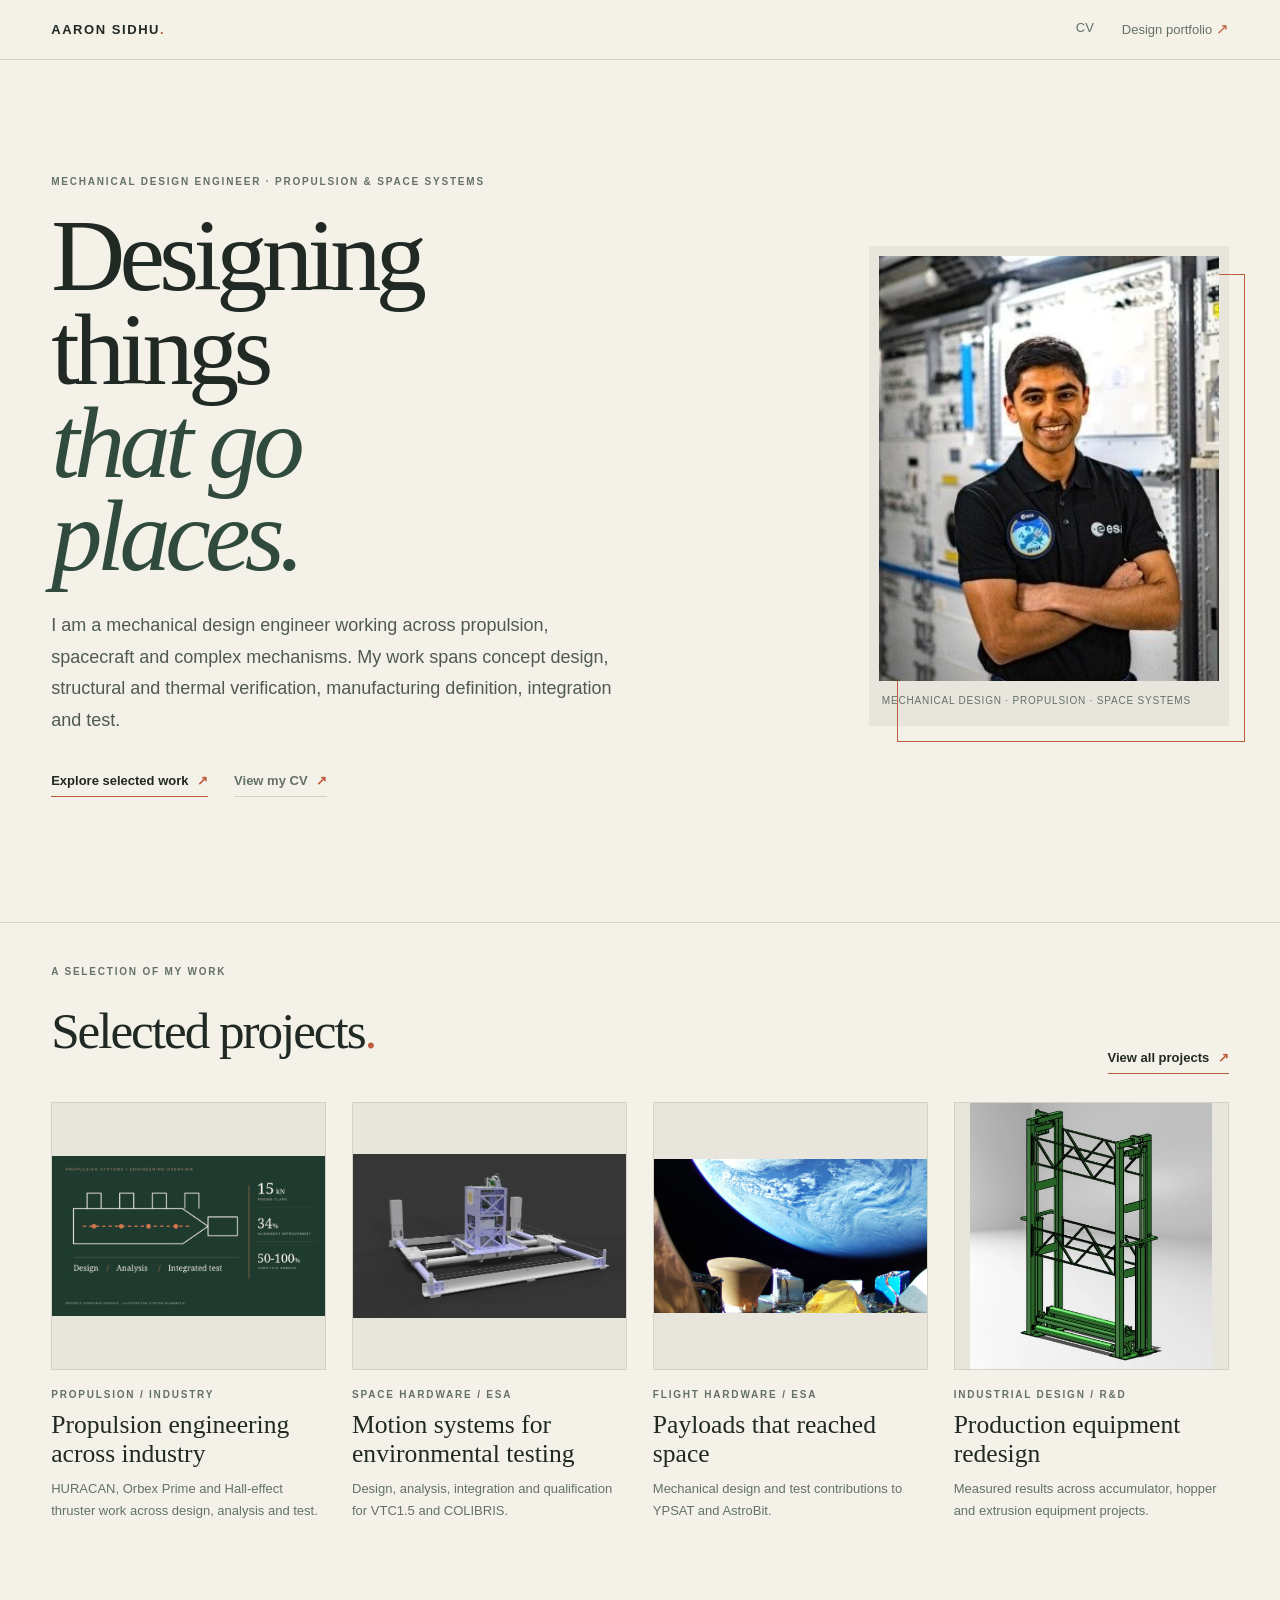
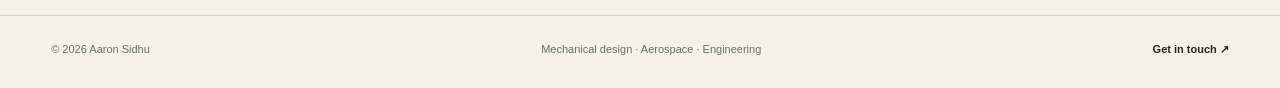
==== commit 66d525b7: "Add files via upload" ====
--- a/index.html
+++ b/index.html
@@ -1,12 +1,9 @@
-<!doctype html>
-<html lang="en"><head><meta charset="utf-8"><meta name="viewport" content="width=device-width, initial-scale=1"><meta name="description" content="Aaron Sidhu - mechanical design engineer working across propulsion, spacecraft and complex mechanical systems."><title>Aaron Sidhu - Mechanical Design Engineer</title><link rel="stylesheet" href="assets/css/style.css"></head><body>
-<header class="site-header"><a class="wordmark" href="index.html">AARON SIDHU<span>.</span></a><nav class="main-nav" aria-label="Main navigation"><a href="cv.html" class="">CV</a><a href="portfolio.html" class="">Design portfolio <span class="nav-arrow" aria-hidden="true">&nearr;</span></a></nav></header>
+<!DOCTYPE html>
+
+<html lang="en"><head><meta charset="utf-8"/><meta content="width=device-width, initial-scale=1" name="viewport"/><meta content="Aaron Sidhu - mechanical design engineer working across propulsion, spacecraft and complex mechanical systems." name="description"/><title>Aaron Sidhu - Mechanical Design Engineer</title><link href="assets/css/style.css" rel="stylesheet"/></head><body>
+<header class="site-header"><a class="wordmark" href="index.html">AARON SIDHU<span>.</span></a><nav aria-label="Main navigation" class="main-nav"><a class="" href="cv.html">CV</a><a class="" href="portfolio.html">Design portfolio <span aria-hidden="true" class="nav-arrow">↗</span></a></nav></header>
 <main>
-<section class="intro-wrap"><div class="intro-copy"><p class="eyebrow">MECHANICAL DESIGN ENGINEER <span>&middot;</span> PROPULSION & SPACE SYSTEMS</p><h1>Designing things<br><em>that go places.</em></h1><p class="intro-text">I am a mechanical design engineer working across propulsion, spacecraft and complex mechanisms. My work spans concept design, structural and thermal verification, manufacturing definition, integration and test.</p><div class="intro-links"><a class="text-link" href="portfolio.html">Explore selected work <span aria-hidden="true">&nearr;</span></a><a class="text-link muted-link" href="cv.html">View my CV <span aria-hidden="true">&nearr;</span></a></div></div><figure class="portrait-frame"><img src="assets/images/headshot.webp" alt="Photo supplied with Aaron Sidhu's ESA Young Graduate Trainee materials"><figcaption>Mechanical design &middot; Propulsion &middot; Space systems</figcaption></figure></section>
-<section class="home-work"><div class="section-heading"><div><p class="eyebrow">A SELECTION OF MY WORK</p><h2>Selected projects<span class="period">.</span></h2></div><a class="text-link" href="portfolio.html">View all projects <span aria-hidden="true">&nearr;</span></a></div><div class="featured-grid">
-<article class="featured-card"><a href="portfolio.html#motion-systems" class="featured-image"><img src="assets/images/motion-systems.svg" alt="Illustration of a translation carriage in a thermal-vacuum chamber"></a><p class="eyebrow">SPACE SYSTEMS / 2022-2025</p><h3><a href="portfolio.html#motion-systems">Motion systems for environmental testing</a></h3><p>Design ownership, analysis, integration and qualification across two ESA test-facility mechanisms.</p></article>
-<article class="featured-card"><a href="portfolio.html#cranfield-propulsion" class="featured-image"><img src="assets/images/cyclone-hotfire.webp" alt="Project C-Star engine test campaign image"></a><p class="eyebrow">PROPULSION / CRANFIELD</p><h3><a href="portfolio.html#cranfield-propulsion">From propulsion concept to hot-fire</a></h3><p>Student-led engine development spanning mechanical systems, test infrastructure and campaign delivery.</p></article>
-<article class="featured-card"><a href="portfolio.html#aether-i" class="featured-image"><img src="assets/images/aetheri-vehicle.webp" alt="AETHER-I launch vehicle concept image"></a><p class="eyebrow">LAUNCH SYSTEMS / 2021-2022</p><h3><a href="portfolio.html#aether-i">AETHER-I structural design</a></h3><p>Structural workstream leadership for a recoverable two-stage microsatellite launcher concept.</p></article>
-</div></section>
+<section class="intro-wrap"><div class="intro-copy"><p class="eyebrow">MECHANICAL DESIGN ENGINEER <span>·</span> PROPULSION &amp; SPACE SYSTEMS</p><h1>Designing things<br/><em>that go places.</em></h1><p class="intro-text">I am a mechanical design engineer working across propulsion, spacecraft and complex mechanisms. My work spans concept design, structural and thermal verification, manufacturing definition, integration and test.</p><div class="intro-links"><a class="text-link" href="portfolio.html">Explore selected work <span aria-hidden="true">↗</span></a><a class="text-link muted-link" href="cv.html">View my CV <span aria-hidden="true">↗</span></a></div></div><figure class="portrait-frame"><img alt="Photo supplied with Aaron Sidhu's ESA Young Graduate Trainee materials" src="assets/images/headshot.webp"/><figcaption>Mechanical design · Propulsion · Space systems</figcaption></figure></section>
+<section class="home-work"><div class="section-heading"><div><p class="eyebrow">A SELECTION OF MY WORK</p><h2>Selected projects<span class="period">.</span></h2></div><a class="text-link" href="portfolio.html">View all projects <span aria-hidden="true">↗</span></a></div><div class="featured-grid"><article class="featured-card"><a class="featured-image" href="portfolio.html#industrial-propulsion"><img alt="Propulsion engineering overview graphic" src="assets/images/industrial-propulsion.webp"/></a><p class="eyebrow">PROPULSION / INDUSTRY</p><h3><a href="portfolio.html#industrial-propulsion">Propulsion engineering across industry</a></h3><p>HURACAN, Orbex Prime and Hall-effect thruster work across design, analysis and test.</p></article><article class="featured-card"><a class="featured-image" href="portfolio.html#motion-systems"><img alt="VTC1.5 motion system final design" src="assets/images/vtc-final-design.webp"/></a><p class="eyebrow">SPACE HARDWARE / ESA</p><h3><a href="portfolio.html#motion-systems">Motion systems for environmental testing</a></h3><p>Design, analysis, integration and qualification for VTC1.5 and COLIBRIS.</p></article><article class="featured-card"><a class="featured-image" href="portfolio.html#flight-payloads"><img alt="YPSAT image from orbit" src="assets/images/ypsat-orbit.webp"/></a><p class="eyebrow">FLIGHT HARDWARE / ESA</p><h3><a href="portfolio.html#flight-payloads">Payloads that reached space</a></h3><p>Mechanical design and test contributions to YPSAT and AstroBit.</p></article><article class="featured-card"><a class="featured-image" href="portfolio.html#concrete-canvas"><img alt="Concrete Canvas accumulator machine" src="assets/images/concrete-accumulator.webp"/></a><p class="eyebrow">INDUSTRIAL DESIGN / R&amp;D</p><h3><a href="portfolio.html#concrete-canvas">Production equipment redesign</a></h3><p>Measured results across accumulator, hopper and extrusion equipment projects.</p></article></div></section>
 </main>
-<footer class="site-footer"><span>&copy; <span class="year"></span> Aaron Sidhu</span><span>Mechanical design &middot; Aerospace &middot; Engineering</span><a href="mailto:aaronsidhu99@yahoo.com">Get in touch <span aria-hidden="true">&nearr;</span></a></footer><script src="assets/js/site.js" defer></script></body></html>+<footer class="site-footer"><span>© <span class="year"></span> Aaron Sidhu</span><span>Mechanical design · Aerospace · Engineering</span><a href="mailto:aaronsidhu99@yahoo.com">Get in touch <span aria-hidden="true">↗</span></a></footer><script defer="" src="assets/js/site.js"></script></body></html>
--- a/assets/css/style.css
+++ b/assets/css/style.css
@@ -1,7 +1,29 @@
+:root{--paper:#f4f1e8;--ink:#202923;--muted:#63716a;--green:#213a30;--green-2:#304b3e;--rust:#bd5d3b;--line:#d5d1c5;--surface:#e8e5dc;--white:#fbfaf6;--serif:Georgia,"Iowan Old Style","Palatino Linotype",serif;--sans:"DM Sans","Avenir Next",Arial,sans-serif;--max:1320px}
+*{box-sizing:border-box}
+html{scroll-behavior:smooth;scroll-padding-top:90px}
+body{margin:0;background:var(--paper);color:var(--ink);font-family:var(--sans);font-size:16px;line-height:1.65;-webkit-font-smoothing:antialiased}
+img{display:block;max-width:100%}a{color:inherit}button{font:inherit}a:focus-visible,button:focus-visible{outline:3px solid var(--rust);outline-offset:4px}
+.site-header{position:sticky;top:0;z-index:100;max-width:var(--max);margin:0 auto;padding:17px clamp(20px,4vw,58px);display:flex;align-items:center;justify-content:space-between;border-bottom:1px solid var(--line);background:rgba(244,241,232,.96);backdrop-filter:blur(10px)}
+.wordmark{text-decoration:none;font-size:13px;font-weight:800;letter-spacing:.12em}.wordmark span,.period{color:var(--rust)}.main-nav{display:flex;gap:28px}.main-nav a{text-decoration:none;color:var(--muted);font-size:13px}.main-nav a:hover,.main-nav a.active{color:var(--ink)}.nav-arrow{color:var(--rust);font-size:15px}
+.intro-wrap,.page-main{max-width:var(--max);margin:0 auto;padding:0 clamp(20px,4vw,58px)}
+.intro-wrap{display:flex;gap:clamp(38px,7vw,100px);align-items:center;padding-top:clamp(54px,9vw,118px);padding-bottom:clamp(70px,10vw,125px);min-height:650px}.intro-copy{flex:1 1 58%;min-width:0}.eyebrow{font-size:10px;line-height:1.45;letter-spacing:.18em;font-weight:700;color:var(--muted);text-transform:uppercase;margin:0 0 10px}.intro-copy h1,.page-intro h1{font-family:var(--serif);font-weight:400;letter-spacing:-.055em;line-height:.91;font-size:88px;font-size:clamp(4.3rem,8vw,7.8rem);margin:20px 0 28px;max-width:9ch}.intro-copy h1 em,.page-intro h1 em{font-weight:400;color:var(--green-2)}.intro-text{max-width:570px;color:#4f5a53;font-size:18px;line-height:1.75}.intro-links{display:flex;gap:26px;flex-wrap:wrap;margin-top:34px}.text-link{font-size:13px;font-weight:700;text-decoration:none;border-bottom:1px solid var(--rust);padding-bottom:4px}.text-link span{color:var(--rust);margin-left:5px}.muted-link{color:var(--muted);border-color:var(--line)}
+.portrait-frame{margin:0;position:relative;background:var(--surface);padding:10px;flex:0 1 360px;width:100%;justify-self:end}.portrait-frame:before{content:"";position:absolute;inset:28px -16px -16px 28px;border:1px solid var(--rust);z-index:0}.portrait-frame img{width:100%;aspect-ratio:4/5;object-fit:cover;position:relative;z-index:1}.portrait-frame figcaption{position:relative;z-index:1;padding:12px 3px 6px;font-size:10px;letter-spacing:.08em;color:var(--muted);text-transform:uppercase}
+.home-work{max-width:var(--max);margin:auto;padding:42px clamp(20px,4vw,58px) 94px;border-top:1px solid var(--line)}.section-heading{display:flex;align-items:end;justify-content:space-between;gap:24px;margin-bottom:28px}.section-heading h2{font-family:var(--serif);font-weight:400;letter-spacing:-.04em;font-size:56px;font-size:clamp(2.4rem,4vw,3.5rem);margin:3px 0 0}.featured-grid{display:flex;flex-wrap:wrap;gap:clamp(18px,2vw,28px)}.featured-card{flex:1 1 calc(25% - 24px);min-width:200px}.featured-image{display:block;background:var(--surface);overflow:hidden;margin-bottom:18px;height:250px;height:clamp(190px,21vw,285px);border:1px solid var(--line)}.featured-image img{width:100%;height:100%;object-fit:contain;transition:transform .4s ease}.featured-image:hover img{transform:scale(1.025)}.featured-card .eyebrow{margin:0 0 8px}.featured-card h3{font-family:var(--serif);font-weight:400;font-size:28px;font-size:clamp(1.45rem,2vw,1.8rem);line-height:1.12;margin:0 0 10px}.featured-card h3 a{text-decoration:none}.featured-card p:not(.eyebrow){font-size:13px;color:var(--muted);margin:0}
+.site-footer{max-width:var(--max);margin:0 auto;padding:24px clamp(20px,4vw,58px) 30px;border-top:1px solid var(--line);display:flex;justify-content:space-between;align-items:center;gap:20px;font-size:11px;color:var(--muted)}.site-footer a{text-decoration:none;color:var(--ink);font-weight:700}.page-main{padding-top:34px;padding-bottom:90px}.page-intro{padding:14px 0 36px;max-width:820px}.page-intro h1{font-size:74px;font-size:clamp(4rem,7vw,6.7rem);margin:16px 0 20px}.page-lede{max-width:660px;color:var(--muted);font-size:16px;line-height:1.75}.button-link{display:inline-flex;align-items:center;gap:10px;margin-top:16px;padding:12px 17px;background:var(--green);color:var(--white);text-decoration:none;font-size:12px;font-weight:700;letter-spacing:.03em}.button-link:hover{background:var(--rust)}.cv-viewer{height:min(82vh,1100px);min-height:650px;background:var(--surface);border:1px solid var(--line);margin-top:28px}.cv-viewer object{display:block;width:100%;height:100%}.cv-viewer p{padding:28px}
+.portfolio-main{padding-top:26px}.portfolio-hero{display:flex;gap:clamp(30px,6vw,86px);align-items:center;background:var(--green);color:var(--paper);padding:clamp(30px,5vw,68px);margin:0 0 28px;position:relative;overflow:hidden}.portfolio-hero:after{content:"";position:absolute;right:-60px;top:-90px;width:330px;height:330px;border:1px solid rgba(244,241,232,.12);border-radius:50%;box-shadow:0 0 0 36px rgba(244,241,232,.035),0 0 0 74px rgba(244,241,232,.025);pointer-events:none}.portfolio-hero-copy,.portfolio-hero-metrics{position:relative;z-index:1;min-width:0}.portfolio-hero-copy{flex:1.05 1 54%}.portfolio-hero-metrics{flex:.95 1 38%;display:flex;flex-wrap:wrap;gap:24px 18px}.portfolio-hero .eyebrow{color:#c6cec7}.portfolio-hero h1{font-family:var(--serif);font-size:78px;font-size:clamp(3.6rem,6.5vw,6.8rem);font-weight:400;letter-spacing:-.055em;line-height:.94;margin:18px 0 21px;max-width:11ch}.portfolio-hero h1 em{font-weight:400;color:#d8a083}.portfolio-intro{font-size:16px;color:#e2e4dd;max-width:48ch;margin:0;line-height:1.7}.hero-metric{flex:1 1 38%;min-width:0;border-top:1px solid rgba(244,241,232,.38);padding-top:13px}.hero-metric:first-child{flex-basis:100%}.hero-metric strong{font-family:var(--serif);font-size:68px;font-size:clamp(2.8rem,5vw,4.8rem);font-weight:400;line-height:1;display:block;color:var(--white)}.hero-metric strong small{font-size:.42em}.hero-metric span{display:block;color:#cbd2ca;font-size:11px;letter-spacing:.07em;text-transform:uppercase;margin-top:7px}
+.project-index{display:flex;gap:24px;padding:22px 0 26px;border-top:1px solid var(--line);border-bottom:1px solid var(--line)}.index-heading{flex:0 0 175px}.index-heading .eyebrow{margin:2px 0 8px}.index-note{font-family:var(--serif);font-size:21px;line-height:1.15;margin:0;color:var(--green)}.project-index-links{flex:1;display:flex;flex-wrap:wrap;gap:8px 18px}.project-index-link{flex:1 1 calc(25% - 18px);min-width:140px;display:flex;gap:7px;align-items:flex-start;text-decoration:none;border-top:1px solid var(--line);padding:9px 0;color:var(--ink);font-size:11px;line-height:1.4}.project-index-link:hover{color:var(--rust)}.index-number{flex:0 0 25px;color:var(--rust);font-size:10px;font-weight:700}.index-arrow{margin-left:auto;color:var(--muted)}
+.portfolio-toolbar{display:flex;align-items:center;justify-content:space-between;gap:20px;padding:21px 0 18px}.portfolio-toolbar>span{font-size:10px;font-weight:700;letter-spacing:.14em;color:var(--muted);white-space:nowrap}.filter-list{display:flex;gap:7px;flex-wrap:wrap;justify-content:flex-end}.filter-button{border:1px solid var(--line);background:transparent;color:var(--muted);padding:8px 12px;font-size:11px;cursor:pointer;transition:background .2s,color .2s,border-color .2s}.filter-button:hover,.filter-button.active{background:var(--green);border-color:var(--green);color:var(--white)}
+.portfolio-list{border-top:1px solid var(--line)}.project-entry{padding:clamp(42px,6vw,78px) 0 clamp(48px,7vw,88px);border-bottom:1px solid var(--line);scroll-margin-top:90px}.project-number{display:flex;justify-content:space-between;align-items:center;color:var(--rust);font-size:10px;letter-spacing:.15em;font-weight:700;text-transform:uppercase;margin-bottom:20px}.project-number i{font-style:normal;color:#9c988e}.project-number b{padding:0 6px;color:var(--line)}.project-heading{display:flex;gap:clamp(26px,5vw,78px);align-items:flex-end;width:100%;max-width:none;margin:0 0 30px}.project-heading h2{flex:1 1 52%;min-width:0;font-family:var(--serif);font-size:72px;font-size:clamp(2.8rem,5.2vw,5.4rem);font-weight:400;letter-spacing:-.055em;line-height:.98;margin:0;max-width:15ch;overflow-wrap:normal}.project-heading-side{flex:1 1 42%;min-width:0;max-width:560px}.project-summary{color:#536159;font-size:18px;font-size:clamp(15px,1.4vw,18px);line-height:1.55;margin:0 0 18px;max-width:43ch}.project-role{font-size:12px;line-height:1.55;color:var(--ink);margin:0;padding-top:12px;border-top:1px solid var(--line)}.project-role span{display:block;font-size:9px;font-weight:700;letter-spacing:.15em;color:var(--rust);margin-bottom:4px}
+.project-layout{display:flex;gap:clamp(28px,4.4vw,66px);align-items:flex-start}.project-visuals{flex:1.08 1 56%;display:flex;flex-wrap:wrap;gap:12px;align-content:flex-start;min-width:0}.project-visuals figure{margin:0;min-width:0;flex:1 1 calc(50% - 6px)}.project-visuals .primary-visual{flex:0 0 100%}.gallery-image{display:block;width:100%;height:230px;height:clamp(170px,22vw,260px);padding:0;overflow:hidden;background:#e5e2d9;border:1px solid #d5d1c5;cursor:zoom-in}.primary-visual .gallery-image{height:390px;height:clamp(260px,34vw,430px)}.project-visuals.single .gallery-image{height:360px}.gallery-image img{width:100%;height:100%;object-fit:contain;padding:5px;transition:filter .25s ease}.gallery-image:hover img{filter:brightness(.97)}.project-visuals figcaption{font-size:10px;line-height:1.5;color:var(--muted);padding:7px 2px 0}.project-copy{flex:1 1 44%;min-width:0;font-size:14px;color:#4d5a52;line-height:1.7}.project-copy section{margin:0 0 25px}.project-copy .eyebrow{color:var(--rust)}.project-challenge{padding:0 0 18px;border-bottom:1px solid var(--line)}.project-challenge p:last-child{margin:0}.project-copy h3{font-family:var(--serif);font-weight:400;font-size:25px;line-height:1.1;color:var(--ink);margin:0 0 13px}.project-copy ul{list-style:none;margin:0;padding:0}.project-copy li{position:relative;padding:0 0 12px 19px}.project-copy li:before{content:"";position:absolute;left:0;top:.72em;width:7px;height:1px;background:var(--rust)}.project-outcome{padding:17px 18px 18px;background:var(--surface);border-left:2px solid var(--rust)}.project-outcome p:last-child{margin:0}.empty-state{padding:28px 0;color:var(--muted)}[hidden]{display:none!important}
+body.viewer-open{overflow:hidden}.lightbox{position:fixed;inset:0;z-index:1000;background:rgba(16,24,20,.96);display:none;align-items:center;justify-content:center;padding:55px 70px}.lightbox[aria-hidden="false"]{display:flex}.lightbox figure{margin:0;max-width:min(1280px,90vw);max-height:86vh}.lightbox figure img{max-width:100%;max-height:77vh;object-fit:contain;margin:auto;background:#e5e2d9}.lightbox figcaption{color:#e4e2da;font-size:12px;margin-top:12px;text-align:center}.lightbox button{position:absolute;background:transparent;border:0;color:#fff;cursor:pointer;font-size:28px;padding:10px}.lightbox-close{top:15px;right:24px}.lightbox-prev{left:22px;top:50%;transform:translateY(-50%)}.lightbox-next{right:22px;top:50%;transform:translateY(-50%)}.lightbox button:hover{color:#e6a080}.noscript-note{padding:12px;background:var(--surface);color:var(--muted);font-size:12px}
+@media(max-width:1000px){.featured-card{flex-basis:calc(50% - 12px)}}
+@media(max-width:1040px){.project-layout{flex-direction:column}.project-visuals{flex:0 0 auto;width:100%}.project-copy{flex:0 0 auto;width:100%;max-width:820px}.portfolio-hero{gap:30px}.project-index{gap:18px}}
+@media(max-width:760px){.site-header{padding:15px 22px}.main-nav{gap:18px}.intro-wrap{gap:34px;min-height:0;padding-top:72px;padding-bottom:78px}.intro-copy h1{font-size:clamp(3.6rem,10vw,5.8rem)}.intro-text{font-size:16px}.portrait-frame{max-width:290px}.home-work{padding:35px 22px 68px}.featured-card{flex-basis:calc(50% - 12px)}.home-work .featured-card:last-child{flex-basis:calc(50% - 12px);margin-left:0}.portfolio-main{padding-top:20px}.portfolio-hero{flex-direction:column;align-items:stretch;padding:34px 28px;gap:30px}.portfolio-hero h1{font-size:clamp(3.7rem,10vw,5.4rem)}.portfolio-hero-metrics{gap:14px}.hero-metric{flex-basis:calc(33.333% - 10px)}.hero-metric:first-child{flex-basis:calc(33.333% - 10px)}.hero-metric strong{font-size:45px}.project-index{display:block}.index-heading{margin-bottom:12px}.project-index-links{gap:8px 16px}.project-index-link{flex-basis:calc(50% - 10px)}.portfolio-toolbar{align-items:flex-start;flex-direction:column;gap:12px}.filter-list{justify-content:flex-start}.project-heading{flex-direction:column;align-items:flex-start;gap:16px}.project-heading h2{flex:0 1 auto;font-size:clamp(3rem,8vw,4.8rem);max-width:18ch}.project-heading-side{flex:0 1 auto;max-width:680px}.project-entry{padding:48px 0 54px}.page-main{padding-top:35px;padding-bottom:60px}.page-intro h1{font-size:clamp(3.6rem,10vw,5.5rem)}.cv-viewer{height:72vh;min-height:540px}}
+@media(max-width:540px){body{font-size:15px}.site-header{padding:14px 18px}.wordmark{font-size:11px}.main-nav{gap:13px}.main-nav a{font-size:11px}.intro-wrap,.page-main{padding-left:18px;padding-right:18px}.intro-wrap{flex-direction:column;align-items:stretch;padding-top:48px;padding-bottom:60px;gap:30px}.intro-copy{flex:0 1 auto}.intro-copy h1{font-size:clamp(3.55rem,16vw,4.9rem)}.intro-text{font-size:15px}.portrait-frame{max-width:300px;margin:0 auto 8px;justify-self:auto}.home-work{padding:30px 18px 55px}.section-heading{align-items:flex-start;flex-direction:column;gap:12px}.section-heading h2{font-size:2.4rem}.featured-card{flex-basis:100%}.home-work .featured-card:last-child{flex-basis:100%;margin-left:0}.featured-card h3{font-size:1.6rem}.site-footer{padding:18px;flex-wrap:wrap}.page-intro h1{font-size:3.5rem}.page-lede{font-size:14px}.portfolio-hero{padding:28px 20px}.portfolio-hero h1{font-size:3.7rem}.portfolio-hero-metrics{gap:12px}.hero-metric{flex-basis:calc(50% - 8px)}.hero-metric:first-child{flex-basis:100%}.hero-metric strong{font-size:42px}.index-note{font-size:18px}.project-index-links{display:block}.project-index-link{width:100%;font-size:12px}.project-number{font-size:9px;gap:12px}.project-number span:last-child{text-align:right}.project-heading{gap:14px}.project-heading h2{font-size:clamp(2.8rem,13vw,4rem)}.project-summary{font-size:15px}.project-visuals{display:block}.project-visuals figure{margin-bottom:11px}.gallery-image,.primary-visual .gallery-image,.project-visuals.single .gallery-image{height:230px}.project-copy{font-size:14px}.project-copy h3{font-size:23px}.lightbox{padding:50px 16px}.lightbox figure{max-width:100%;max-height:82vh}.lightbox figure img{max-height:70vh}.lightbox-prev{left:0}.lightbox-next{right:0}}
+@media(prefers-reduced-motion:reduce){html{scroll-behavior:auto}*,*::before,*::after{transition:none!important;animation:none!important}}
+@media print{.site-header,.site-footer,.portfolio-toolbar,.project-index,.lightbox{display:none!important}.page-main{max-width:none;padding:10mm}.project-entry{break-inside:avoid}.gallery-image{height:180px}}
 
-:root{--paper:#f4f1e8;--ink:#202924;--muted:#69736d;--green:#294137;--rust:#b95637;--line:#d8d3c7;--surface:#ebe8df;--white:#fbfaf6;--serif:Georgia,"Times New Roman",serif;--sans:"DM Sans",Inter,-apple-system,BlinkMacSystemFont,"Segoe UI",Arial,sans-serif;--max:1200px}
-*{box-sizing:border-box}html{scroll-behavior:smooth;scroll-padding-top:90px}body{margin:0;background:var(--paper);color:var(--ink);font-family:var(--sans);font-size:16px;line-height:1.62}img{display:block;max-width:100%}a{color:inherit}button{font:inherit}button:focus-visible,a:focus-visible{outline:3px solid var(--rust);outline-offset:4px}.site-header{max-width:var(--max);margin:auto;padding:24px 32px;display:flex;align-items:center;justify-content:space-between;border-bottom:1px solid var(--line)}.wordmark{text-decoration:none;font-size:14px;font-weight:800;letter-spacing:.08em}.wordmark span,.period{color:var(--rust)}.main-nav{display:flex;gap:30px}.main-nav a{text-decoration:none;color:var(--muted);font-size:13px}.main-nav a:hover,.main-nav a.active{color:var(--ink)}.nav-arrow{color:var(--rust);font-size:15px}.intro-wrap,.page-main{max-width:var(--max);margin:0 auto;padding:0 32px}.intro-wrap{display:grid;grid-template-columns:1.12fr .88fr;gap:7vw;align-items:center;padding-top:74px;padding-bottom:74px;min-height:620px}.eyebrow{font-size:10px;line-height:1.4;letter-spacing:.17em;font-weight:700;color:var(--muted);text-transform:uppercase}.intro-copy h1,.page-intro h1{font-family:var(--serif);font-weight:400;letter-spacing:-.045em;line-height:.98;font-size:clamp(3.2rem,6vw,5.8rem);margin:22px 0 26px}.intro-copy h1 em,.page-intro h1 em{font-weight:400;color:var(--green)}.intro-text{max-width:570px;color:#505b54;font-size:17px;line-height:1.75}.intro-links{display:flex;gap:28px;flex-wrap:wrap;margin-top:34px}.text-link{font-size:13px;font-weight:700;text-decoration:none;border-bottom:1px solid var(--rust);padding-bottom:4px}.text-link span{color:var(--rust);margin-left:5px}.muted-link{color:var(--muted);border-color:var(--line)}.portrait-frame{margin:0;position:relative;background:var(--surface);padding:12px 12px 0;max-width:460px;width:100%;justify-self:end}.portrait-frame:before{content:"";position:absolute;inset:28px -18px -18px 28px;border:1px solid var(--rust);z-index:0}.portrait-frame img{width:100%;aspect-ratio:1/1;object-fit:cover;position:relative;z-index:1;filter:saturate(.85)}.portrait-frame figcaption{position:relative;z-index:1;padding:12px 3px 14px;font-size:11px;letter-spacing:.06em;color:var(--muted)}.home-work{max-width:var(--max);margin:auto;padding:44px 32px 92px;border-top:1px solid var(--line)}.section-heading{display:flex;align-items:end;justify-content:space-between;gap:24px;margin-bottom:26px}.section-heading h2{font-family:var(--serif);font-weight:400;letter-spacing:-.03em;font-size:2.7rem;margin:4px 0 0}.featured-grid{display:grid;grid-template-columns:repeat(3,1fr);gap:18px}.featured-card{min-width:0}.featured-image{display:block;background:var(--surface);overflow:hidden;margin-bottom:18px}.featured-image img{width:100%;height:230px;object-fit:cover;transition:transform .45s ease}.featured-image:hover img{transform:scale(1.035)}.featured-card .eyebrow{margin:0 0 8px}.featured-card h3{font-family:var(--serif);font-weight:400;font-size:1.55rem;line-height:1.13;margin:0 0 10px}.featured-card h3 a{text-decoration:none}.featured-card p:not(.eyebrow){font-size:13px;color:var(--muted);margin:0}.site-footer{max-width:var(--max);margin:0 auto;padding:24px 32px 30px;border-top:1px solid var(--line);display:flex;justify-content:space-between;align-items:center;gap:20px;font-size:11px;color:var(--muted)}.site-footer a{text-decoration:none;color:var(--ink);font-weight:700}.page-main{padding-top:56px;padding-bottom:90px}.page-intro{padding:12px 0 36px;max-width:760px}.page-intro h1{font-size:clamp(3.1rem,6vw,5.3rem);margin:16px 0 18px}.page-lede{max-width:660px;color:var(--muted);font-size:16px;line-height:1.75}.button-link{display:inline-flex;align-items:center;gap:10px;margin-top:16px;padding:12px 17px;background:var(--green);color:var(--white);text-decoration:none;font-size:12px;font-weight:700;letter-spacing:.03em}.button-link:hover{background:var(--rust)}.cv-viewer{height:min(82vh,1100px);min-height:650px;background:var(--surface);border:1px solid var(--line);margin-top:28px}.cv-viewer object{display:block;width:100%;height:100%}.cv-viewer p{padding:28px}.project-index{padding:20px 0 24px;border-top:1px solid var(--line);border-bottom:1px solid var(--line);display:grid;grid-template-columns:180px 1fr;gap:24px}.project-index .eyebrow{margin:5px 0}.project-index-links{display:flex;flex-wrap:wrap;gap:7px 22px}.project-index-links a{font-size:12px;text-decoration:none;color:var(--muted);padding:4px 0}.project-index-links a:hover{color:var(--rust)}.project-index-links span{font-size:10px;color:var(--rust);font-weight:700;margin-right:5px}.portfolio-toolbar{display:flex;align-items:center;justify-content:space-between;gap:20px;padding:22px 0 18px}.portfolio-toolbar>span{font-size:10px;font-weight:700;letter-spacing:.14em;color:var(--muted);white-space:nowrap}.filter-list{display:flex;gap:6px;flex-wrap:wrap;justify-content:flex-end}.filter-button{border:1px solid var(--line);background:transparent;color:var(--muted);padding:7px 11px;font-size:11px;cursor:pointer}.filter-button:hover,.filter-button.active{background:var(--green);border-color:var(--green);color:var(--white)}.portfolio-list{border-top:1px solid var(--line)}.project-entry{padding:43px 0 50px;border-bottom:1px solid var(--line);scroll-margin-top:24px}.project-number{display:flex;justify-content:space-between;color:var(--rust);font-size:10px;letter-spacing:.13em;font-weight:700;text-transform:uppercase}.project-heading{max-width:850px;margin:12px 0 26px}.project-heading h2{font-family:var(--serif);font-size:clamp(2rem,3.8vw,3.4rem);font-weight:400;letter-spacing:-.035em;line-height:1.08;margin:0 0 11px}.project-summary{max-width:740px;color:var(--muted);font-size:15px;margin:0}.project-layout{display:grid;grid-template-columns:1.02fr .98fr;gap:5vw;align-items:start}.project-copy{font-size:13px;color:#505b54}.project-meta{margin:0 0 22px;padding:0}.project-meta div{display:grid;grid-template-columns:145px 1fr;gap:14px;padding:10px 0;border-top:1px solid var(--line)}.project-meta dt{font-size:9px;text-transform:uppercase;letter-spacing:.14em;color:var(--rust);font-weight:700}.project-meta dd{margin:0;color:var(--ink);font-size:12px;line-height:1.5}.project-copy section{margin:20px 0}.project-copy h3{margin:0 0 8px;color:var(--ink);font-size:11px;letter-spacing:.13em;text-transform:uppercase}.project-copy ul{margin:0;padding-left:18px}.project-copy li{padding:0 0 7px}.project-copy p{margin:0}.project-outcome{padding:15px 17px;background:#e8e5db;border-left:3px solid var(--rust)}.project-visuals{display:grid;grid-template-columns:1fr 1fr;gap:12px;align-content:start}.project-visuals.single{grid-template-columns:1fr}.project-visuals figure{margin:0;min-width:0}.gallery-image{display:block;width:100%;height:220px;padding:0;overflow:hidden;background:var(--surface);border:0;cursor:zoom-in}.project-visuals.single .gallery-image{height:350px}.gallery-image img{width:100%;height:100%;object-fit:cover;transition:transform .35s ease}.gallery-image:hover img{transform:scale(1.035)}.project-visuals figure:first-child:last-child img[src$=".svg"]{object-fit:contain;padding:10px}.project-visuals figcaption{font-size:10px;line-height:1.5;color:var(--muted);padding-top:7px}.empty-state{padding:30px 0;color:var(--muted)}[hidden]{display:none!important}body.viewer-open{overflow:hidden}.gallery-image img[src$="aetheri-concept.webp"]{object-fit:contain;background:var(--surface)}.lightbox{position:fixed;inset:0;z-index:1000;background:rgba(22,29,25,.95);display:none;align-items:center;justify-content:center;padding:55px 70px}.lightbox[aria-hidden="false"]{display:flex}.lightbox figure{margin:0;max-width:min(1100px,85vw);max-height:85vh}.lightbox figure img{max-width:100%;max-height:76vh;object-fit:contain;margin:auto}.lightbox figcaption{color:#e4e2da;font-size:12px;margin-top:12px;text-align:center}.lightbox button{position:absolute;background:transparent;border:0;color:#fff;cursor:pointer;font-size:28px;padding:10px}.lightbox-close{top:15px;right:24px}.lightbox-prev{left:22px;top:50%;transform:translateY(-50%)}.lightbox-next{right:22px;top:50%;transform:translateY(-50%)}.lightbox button:hover{color:#e79b7d}.noscript-note{padding:12px;background:var(--surface);color:var(--muted);font-size:12px}
-@media(max-width:900px){.intro-wrap{gap:5vw;padding-top:58px;min-height:0}.intro-copy h1{font-size:clamp(3rem,8vw,5rem)}.featured-grid{grid-template-columns:repeat(2,1fr)}.project-layout{grid-template-columns:1fr;gap:24px}.project-visuals{grid-template-columns:repeat(2,minmax(0,1fr))}.project-visuals.single .gallery-image{height:320px}.project-index{grid-template-columns:1fr;gap:9px}.portfolio-toolbar{align-items:flex-start;flex-direction:column}.filter-list{justify-content:flex-start}}
-@media(max-width:620px){body{font-size:15px}.site-header{padding:17px 19px}.main-nav{gap:16px}.main-nav a{font-size:12px}.intro-wrap,.page-main{padding-left:20px;padding-right:20px}.intro-wrap{display:flex;flex-direction:column;align-items:stretch;padding-top:45px;padding-bottom:55px;gap:38px}.intro-copy h1{font-size:3.6rem}.intro-text{font-size:15px}.portrait-frame{justify-self:auto;max-width:none;width:calc(100% - 12px);margin:0 0 0 4px}.portrait-frame img{aspect-ratio:1.05/1;max-height:400px}.home-work{padding:35px 20px 60px}.section-heading{align-items:flex-start;flex-direction:column}.section-heading h2{font-size:2.3rem}.featured-grid{grid-template-columns:1fr;gap:30px}.featured-image img{height:245px}.site-footer{padding:20px;display:grid;grid-template-columns:1fr auto}.site-footer span:nth-child(2){grid-column:1/-1;grid-row:2}.page-main{padding-top:34px;padding-bottom:60px}.page-intro h1{font-size:3.6rem}.page-lede{font-size:14px}.cv-viewer{height:72vh;min-height:540px;margin-top:18px}.project-index-links{display:grid;grid-template-columns:1fr 1fr;gap:4px 14px}.portfolio-toolbar{gap:12px}.filter-list{gap:5px}.filter-button{padding:7px 9px;font-size:10px}.project-entry{padding:30px 0 35px}.project-number{font-size:9px;gap:15px}.project-number span:last-child{text-align:right}.project-heading h2{font-size:2.25rem}.project-summary{font-size:14px}.project-meta div{grid-template-columns:1fr;gap:3px}.project-visuals{gap:8px}.gallery-image{height:160px}.project-visuals.single .gallery-image{height:250px}.project-visuals figcaption{font-size:9px}.lightbox{padding:55px 18px}.lightbox figure{max-width:100%;max-height:82vh}.lightbox figure img{max-height:70vh}.lightbox-prev{left:0}.lightbox-next{right:0}}
-@media(prefers-reduced-motion:reduce){html{scroll-behavior:auto}*,*::before,*::after{transition:none!important;animation:none!important}}
-@media print{.site-header,.site-footer,.portfolio-toolbar,.project-index,.lightbox{display:none!important}.page-main{max-width:none;padding:10mm}.project-entry{break-inside:avoid}.gallery-image{height:140px}}
+.work-label{font-weight:700;color:var(--ink)}
+.project-index-link{font-size:12px}
+.project-copy{font-size:15px}
+.project-visuals figcaption{font-size:11px}
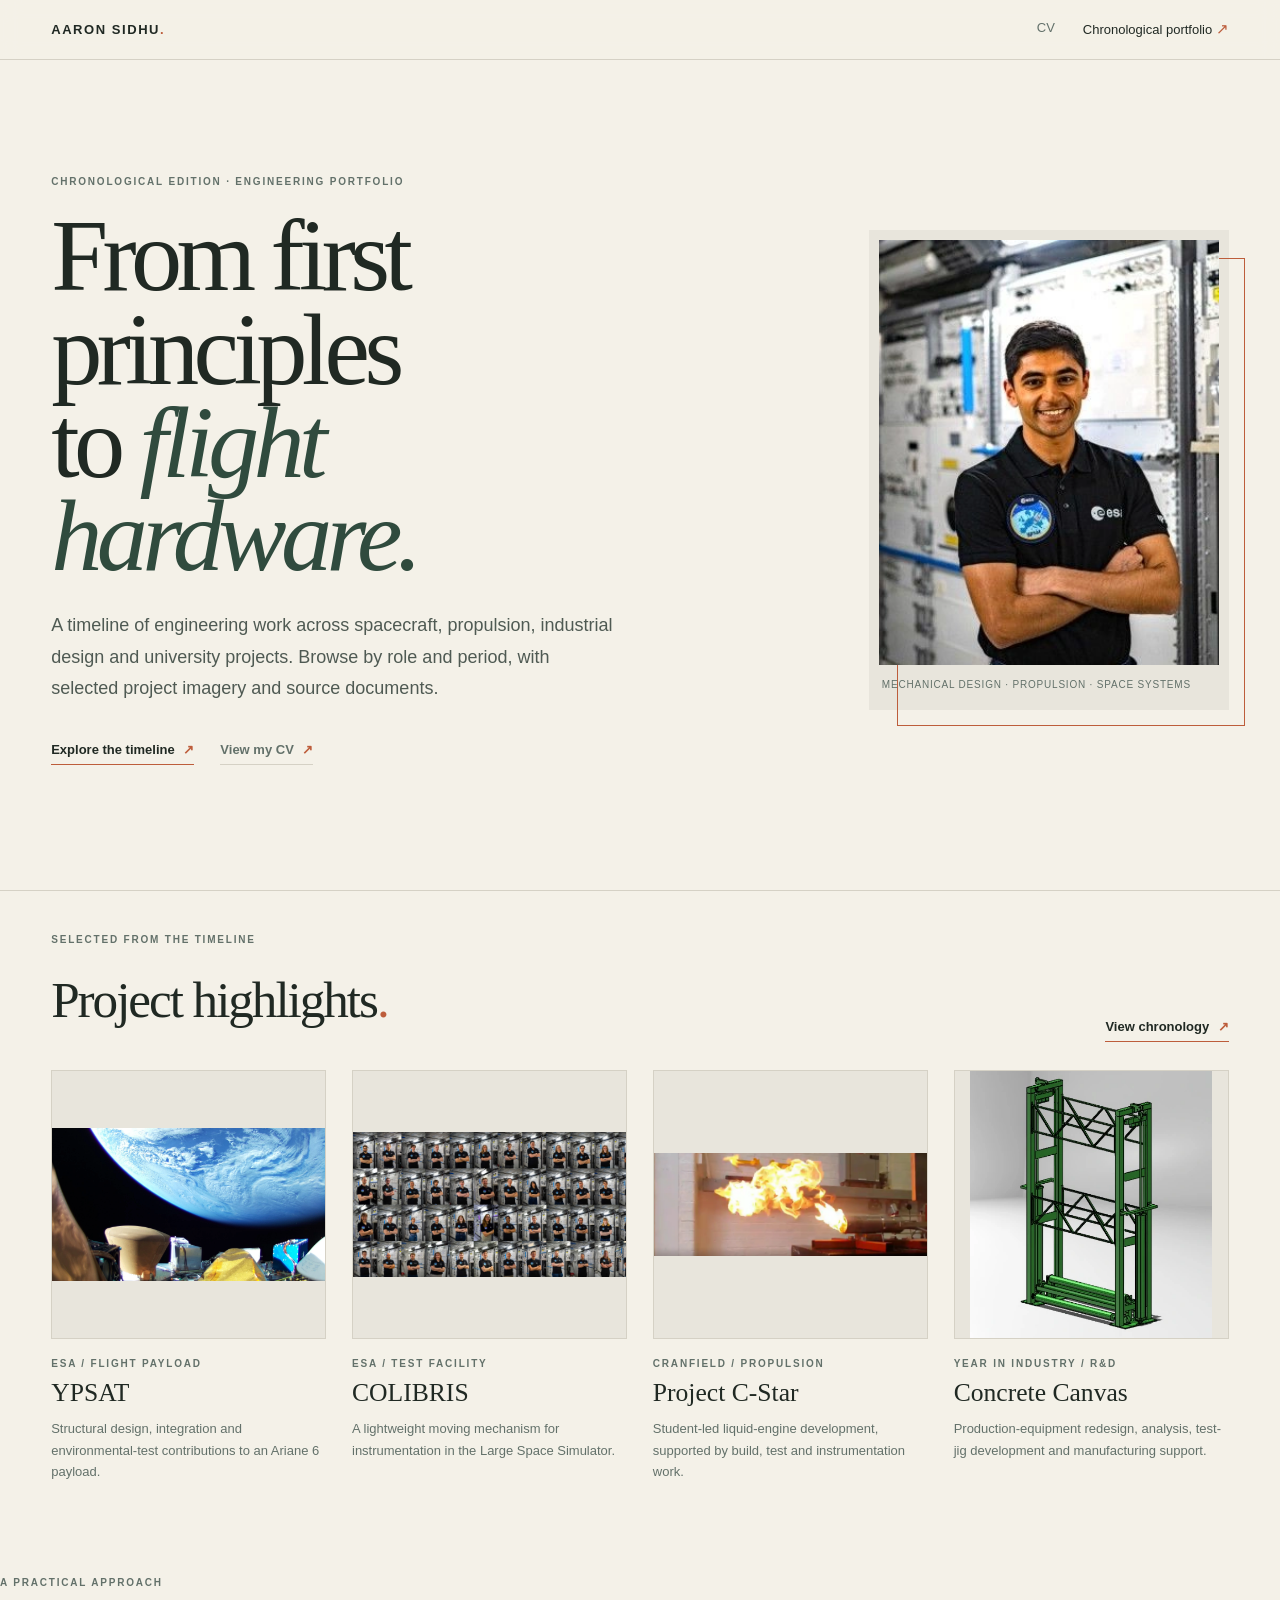
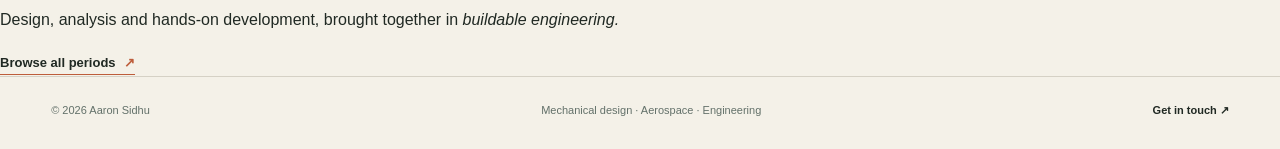
==== commit 5a07edff: "Add files via upload" ====
--- a/index.html
+++ b/index.html
@@ -1,9 +1,86 @@
-<!DOCTYPE html>
+<!doctype html>
+<html lang="en">
+<head>
+  <meta charset="utf-8">
+  <meta name="viewport" content="width=device-width, initial-scale=1">
+  <meta name="description" content="A chronological engineering portfolio by Aaron Sidhu, from undergraduate work to aerospace and industrial projects.">
+  <title>Aaron Sidhu - Chronological Portfolio</title>
+  <link rel="stylesheet" href="assets/css/style.css">
+</head>
+<body>
+  <header class="site-header">
+    <a class="wordmark" href="index.html">AARON SIDHU<span>.</span></a>
+    <nav class="main-nav" aria-label="Main navigation">
+      <a href="cv.html">CV</a>
+      <a class="active" href="portfolio.html">Chronological portfolio <span class="nav-arrow" aria-hidden="true">&#8599;</span></a>
+    </nav>
+  </header>
 
-<html lang="en"><head><meta charset="utf-8"/><meta content="width=device-width, initial-scale=1" name="viewport"/><meta content="Aaron Sidhu - mechanical design engineer working across propulsion, spacecraft and complex mechanical systems." name="description"/><title>Aaron Sidhu - Mechanical Design Engineer</title><link href="assets/css/style.css" rel="stylesheet"/></head><body>
-<header class="site-header"><a class="wordmark" href="index.html">AARON SIDHU<span>.</span></a><nav aria-label="Main navigation" class="main-nav"><a class="" href="cv.html">CV</a><a class="" href="portfolio.html">Design portfolio <span aria-hidden="true" class="nav-arrow">↗</span></a></nav></header>
-<main>
-<section class="intro-wrap"><div class="intro-copy"><p class="eyebrow">MECHANICAL DESIGN ENGINEER <span>·</span> PROPULSION &amp; SPACE SYSTEMS</p><h1>Designing things<br/><em>that go places.</em></h1><p class="intro-text">I am a mechanical design engineer working across propulsion, spacecraft and complex mechanisms. My work spans concept design, structural and thermal verification, manufacturing definition, integration and test.</p><div class="intro-links"><a class="text-link" href="portfolio.html">Explore selected work <span aria-hidden="true">↗</span></a><a class="text-link muted-link" href="cv.html">View my CV <span aria-hidden="true">↗</span></a></div></div><figure class="portrait-frame"><img alt="Photo supplied with Aaron Sidhu's ESA Young Graduate Trainee materials" src="assets/images/headshot.webp"/><figcaption>Mechanical design · Propulsion · Space systems</figcaption></figure></section>
-<section class="home-work"><div class="section-heading"><div><p class="eyebrow">A SELECTION OF MY WORK</p><h2>Selected projects<span class="period">.</span></h2></div><a class="text-link" href="portfolio.html">View all projects <span aria-hidden="true">↗</span></a></div><div class="featured-grid"><article class="featured-card"><a class="featured-image" href="portfolio.html#industrial-propulsion"><img alt="Propulsion engineering overview graphic" src="assets/images/industrial-propulsion.webp"/></a><p class="eyebrow">PROPULSION / INDUSTRY</p><h3><a href="portfolio.html#industrial-propulsion">Propulsion engineering across industry</a></h3><p>HURACAN, Orbex Prime and Hall-effect thruster work across design, analysis and test.</p></article><article class="featured-card"><a class="featured-image" href="portfolio.html#motion-systems"><img alt="VTC1.5 motion system final design" src="assets/images/vtc-final-design.webp"/></a><p class="eyebrow">SPACE HARDWARE / ESA</p><h3><a href="portfolio.html#motion-systems">Motion systems for environmental testing</a></h3><p>Design, analysis, integration and qualification for VTC1.5 and COLIBRIS.</p></article><article class="featured-card"><a class="featured-image" href="portfolio.html#flight-payloads"><img alt="YPSAT image from orbit" src="assets/images/ypsat-orbit.webp"/></a><p class="eyebrow">FLIGHT HARDWARE / ESA</p><h3><a href="portfolio.html#flight-payloads">Payloads that reached space</a></h3><p>Mechanical design and test contributions to YPSAT and AstroBit.</p></article><article class="featured-card"><a class="featured-image" href="portfolio.html#concrete-canvas"><img alt="Concrete Canvas accumulator machine" src="assets/images/concrete-accumulator.webp"/></a><p class="eyebrow">INDUSTRIAL DESIGN / R&amp;D</p><h3><a href="portfolio.html#concrete-canvas">Production equipment redesign</a></h3><p>Measured results across accumulator, hopper and extrusion equipment projects.</p></article></div></section>
-</main>
-<footer class="site-footer"><span>© <span class="year"></span> Aaron Sidhu</span><span>Mechanical design · Aerospace · Engineering</span><a href="mailto:aaronsidhu99@yahoo.com">Get in touch <span aria-hidden="true">↗</span></a></footer><script defer="" src="assets/js/site.js"></script></body></html>+  <main>
+    <section class="intro-wrap">
+      <div class="intro-copy">
+        <p class="eyebrow">CHRONOLOGICAL EDITION <span aria-hidden="true">&middot;</span> ENGINEERING PORTFOLIO</p>
+        <h1>From first principles<br>to <em>flight hardware.</em></h1>
+        <p class="intro-text">A timeline of engineering work across spacecraft, propulsion, industrial design and university projects. Browse by role and period, with selected project imagery and source documents.</p>
+        <div class="intro-links">
+          <a class="text-link" href="portfolio.html">Explore the timeline <span aria-hidden="true">&#8599;</span></a>
+          <a class="text-link muted-link" href="cv.html">View my CV <span aria-hidden="true">&#8599;</span></a>
+        </div>
+      </div>
+      <figure class="portrait-frame">
+        <img src="assets/images/headshot.webp" alt="Portrait of Aaron Sidhu">
+        <figcaption>Mechanical design &middot; Propulsion &middot; Space systems</figcaption>
+      </figure>
+    </section>
+
+    <section class="home-work" aria-labelledby="selected-work-title">
+      <div class="section-heading">
+        <div>
+          <p class="eyebrow">SELECTED FROM THE TIMELINE</p>
+          <h2 id="selected-work-title">Project highlights<span class="period">.</span></h2>
+        </div>
+        <a class="text-link" href="portfolio.html">View chronology <span aria-hidden="true">&#8599;</span></a>
+      </div>
+      <div class="featured-grid">
+        <article class="featured-card">
+          <a class="featured-image" href="portfolio.html#ypsat"><img src="assets/images/ypsat-orbit.webp" alt="YPSAT in-orbit image" loading="lazy"></a>
+          <p class="eyebrow">ESA / FLIGHT PAYLOAD</p>
+          <h3><a href="portfolio.html#ypsat">YPSAT</a></h3>
+          <p>Structural design, integration and environmental-test contributions to an Ariane 6 payload.</p>
+        </article>
+        <article class="featured-card">
+          <a class="featured-image" href="portfolio.html#colibris"><img src="assets/images/colibris-in-lss.webp" alt="COLIBRIS installed in the Large Space Simulator" loading="lazy"></a>
+          <p class="eyebrow">ESA / TEST FACILITY</p>
+          <h3><a href="portfolio.html#colibris">COLIBRIS</a></h3>
+          <p>A lightweight moving mechanism for instrumentation in the Large Space Simulator.</p>
+        </article>
+        <article class="featured-card">
+          <a class="featured-image" href="portfolio.html#irp"><img src="assets/images/cyclone-hotfire.webp" alt="C-Star engine hot-fire test" loading="lazy"></a>
+          <p class="eyebrow">CRANFIELD / PROPULSION</p>
+          <h3><a href="portfolio.html#irp">Project C-Star</a></h3>
+          <p>Student-led liquid-engine development, supported by build, test and instrumentation work.</p>
+        </article>
+        <article class="featured-card">
+          <a class="featured-image" href="portfolio.html#concrete-canvas"><img src="assets/images/concrete-accumulator.webp" alt="Concrete Canvas accumulator machine" loading="lazy"></a>
+          <p class="eyebrow">YEAR IN INDUSTRY / R&amp;D</p>
+          <h3><a href="portfolio.html#concrete-canvas">Concrete Canvas</a></h3>
+          <p>Production-equipment redesign, analysis, test-jig development and manufacturing support.</p>
+        </article>
+      </div>
+    </section>
+
+    <section class="about-strip">
+      <p class="eyebrow">A PRACTICAL APPROACH</p>
+      <p class="about-statement">Design, analysis and hands-on development, brought together in <em>buildable engineering.</em></p>
+      <a class="text-link" href="portfolio.html">Browse all periods <span aria-hidden="true">&#8599;</span></a>
+    </section>
+  </main>
+
+  <footer class="site-footer">
+    <span>&copy; <span class="year"></span> Aaron Sidhu</span>
+    <span>Mechanical design &middot; Aerospace &middot; Engineering</span>
+    <a href="mailto:aaronsidhu99@yahoo.com">Get in touch <span aria-hidden="true">&#8599;</span></a>
+  </footer>
+  <script defer src="assets/js/site.js"></script>
+</body>
+</html>
--- a/assets/css/style.css
+++ b/assets/css/style.css
@@ -27,3 +27,78 @@
 .project-index-link{font-size:12px}
 .project-copy{font-size:15px}
 .project-visuals figcaption{font-size:11px}
+
+/* Chronological portfolio edition */
+.chronology-hero{background:var(--green);color:var(--paper);padding:clamp(54px,8vw,108px) clamp(20px,4vw,58px) clamp(58px,8vw,108px)}
+.chronology-hero-inner{max-width:var(--max);margin:0 auto}
+.chronology-hero .eyebrow{color:#c2c9c0}
+.chronology-hero h1{max-width:900px;margin:14px 0 20px;font:400 clamp(42px,7vw,88px)/.98 var(--serif);letter-spacing:-.045em}
+.chronology-hero .period{color:#db8b69}
+.chronology-hero p:not(.eyebrow){max-width:700px;color:#e2e4dc;font-size:clamp(16px,1.8vw,19px)}
+.hero-link{display:inline-flex;gap:12px;align-items:center;margin-top:18px;color:var(--paper);text-decoration:none;border-bottom:1px solid rgba(244,241,232,.45);padding-bottom:5px;font-size:13px}
+.hero-link:hover{border-color:var(--paper)}
+.timeline{padding-top:28px;padding-bottom:80px}
+.timeline-item{display:grid;grid-template-columns:minmax(145px, .23fr) minmax(0,1fr);gap:clamp(30px,6vw,84px);padding:46px 0 54px;border-bottom:1px solid var(--line)}
+.timeline-date{position:relative;border-right:1px solid var(--line);padding:4px 26px 0 0;color:var(--green);font:400 19px/1.3 var(--serif);text-align:right}
+.timeline-date:after{content:"";position:absolute;right:-5px;top:10px;width:9px;height:9px;border-radius:50%;background:var(--rust);box-shadow:0 0 0 4px var(--paper)}
+.timeline-date small{display:block;margin-top:8px;color:var(--muted);font:600 10px/1.45 var(--sans);letter-spacing:.12em;text-transform:uppercase}
+.timeline-content{min-width:0}
+.timeline-content>.eyebrow{margin:0 0 8px}
+.timeline-content>h2{margin:0 0 22px;font:400 clamp(27px,3.6vw,42px)/1.08 var(--serif);letter-spacing:-.025em}
+.timeline-empty{padding-top:32px;padding-bottom:34px}
+.timeline-empty .timeline-content>h2{margin:0;font-size:clamp(24px,3vw,34px)}
+.timeline-empty .timeline-date{font-size:16px}
+.project-item{padding:30px 0 10px;border-top:1px solid var(--line)}
+.project-title-row{display:flex;align-items:flex-start;justify-content:space-between;gap:20px;margin-bottom:10px}
+.project-title-row h3{margin:0;font:400 clamp(23px,2.7vw,32px)/1.12 var(--serif);letter-spacing:-.02em}
+.project-kicker{margin:0 0 5px;color:var(--muted);font-size:9px;font-weight:700;letter-spacing:.17em;text-transform:uppercase}
+.project-index{flex:none;color:var(--rust);font:400 14px/1 var(--serif)}
+.project-summary{max-width:790px;margin:0 0 18px;color:#46544c;font-size:15px;line-height:1.7}
+.project-gallery{display:grid;grid-template-columns:repeat(3,minmax(0,1fr));gap:14px;margin:18px 0 20px}
+.project-gallery.two-up{grid-template-columns:repeat(2,minmax(0,1fr));max-width:980px}
+.project-gallery.one-up{grid-template-columns:minmax(0,1fr);max-width:700px}
+.project-gallery figure{min-width:0;margin:0}
+.project-gallery .gallery-image{display:flex;align-items:center;justify-content:center;width:100%;height:clamp(190px,24vw,310px);padding:12px;border:0;background:#e8e5dc;cursor:zoom-in;transition:background .18s ease}
+.project-gallery.one-up .gallery-image{height:clamp(230px,34vw,430px)}
+.project-gallery .gallery-image:hover{background:#ddd9ce}
+.project-gallery img{width:100%;height:100%;object-fit:contain}
+.project-gallery figcaption{margin-top:7px;color:var(--muted);font-size:11px;line-height:1.45}
+.project-facts{display:grid;gap:7px;margin:18px 0 20px;padding-left:19px;color:#46544c;font-size:13px}
+.project-facts strong{color:var(--ink)}
+.document-links{display:grid;grid-template-columns:repeat(auto-fit,minmax(min(100%,265px),max-content));gap:10px;margin:18px 0 8px}
+.document-link{display:flex;align-items:center;justify-content:space-between;gap:25px;min-width:min(100%,290px);padding:13px 15px;border:1px solid #c8c5b9;background:var(--white);text-decoration:none;font-size:12px;transition:border-color .18s ease,background .18s ease}
+.document-link:hover{border-color:var(--green);background:#fff}
+.document-link b{color:var(--green);font-size:10px;letter-spacing:.08em;text-transform:uppercase;white-space:nowrap}
+.document-note,.availability-note,.conference-note{max-width:780px;color:var(--muted);font-size:12px;line-height:1.6}
+.document-note{margin:8px 0 0}
+.availability-note{margin:7px 0 6px;padding:10px 13px;border-left:2px solid var(--rust);background:rgba(232,229,220,.65)}
+.conference-note{margin:15px 0 4px;padding-top:10px;border-top:1px solid #e2dfd5}
+.conference-note strong{color:var(--ink)}
+#lightbox.lightbox{z-index:3000}
+#lightbox.lightbox[aria-hidden="true"]{display:none}
+#lightbox.lightbox[aria-hidden="false"]{display:flex}
+@media(max-width:760px){
+ .timeline{padding-top:8px}
+ .timeline-item{grid-template-columns:1fr;gap:10px;padding:32px 0 38px}
+ .timeline-date{border-right:0;border-left:2px solid var(--rust);text-align:left;padding:0 0 0 12px;font-size:16px}
+ .timeline-date:after{display:none}
+ .timeline-date small{margin-top:4px}
+ .timeline-content>h2{margin-bottom:18px}
+ .timeline-empty{padding:25px 0 27px}
+ .timeline-empty .timeline-content>h2{font-size:27px}
+ .project-item{padding-top:24px}
+ .project-gallery,.project-gallery.two-up{grid-template-columns:repeat(2,minmax(0,1fr))}
+ .project-gallery.one-up{grid-template-columns:1fr}
+ .project-gallery .gallery-image{height:230px}
+ .project-gallery.one-up .gallery-image{height:310px}
+}
+@media(max-width:480px){
+ .chronology-hero h1{font-size:44px}
+ .project-gallery,.project-gallery.two-up{grid-template-columns:1fr}
+ .project-gallery .gallery-image{height:270px}
+ .project-gallery.one-up .gallery-image{height:280px}
+ .project-title-row{gap:12px}
+ .document-links{grid-template-columns:1fr}
+ .document-link{width:100%;min-width:0}
+}
+@media(prefers-reduced-motion:reduce){html{scroll-behavior:auto}.project-gallery .gallery-image,.document-link{transition:none}}
